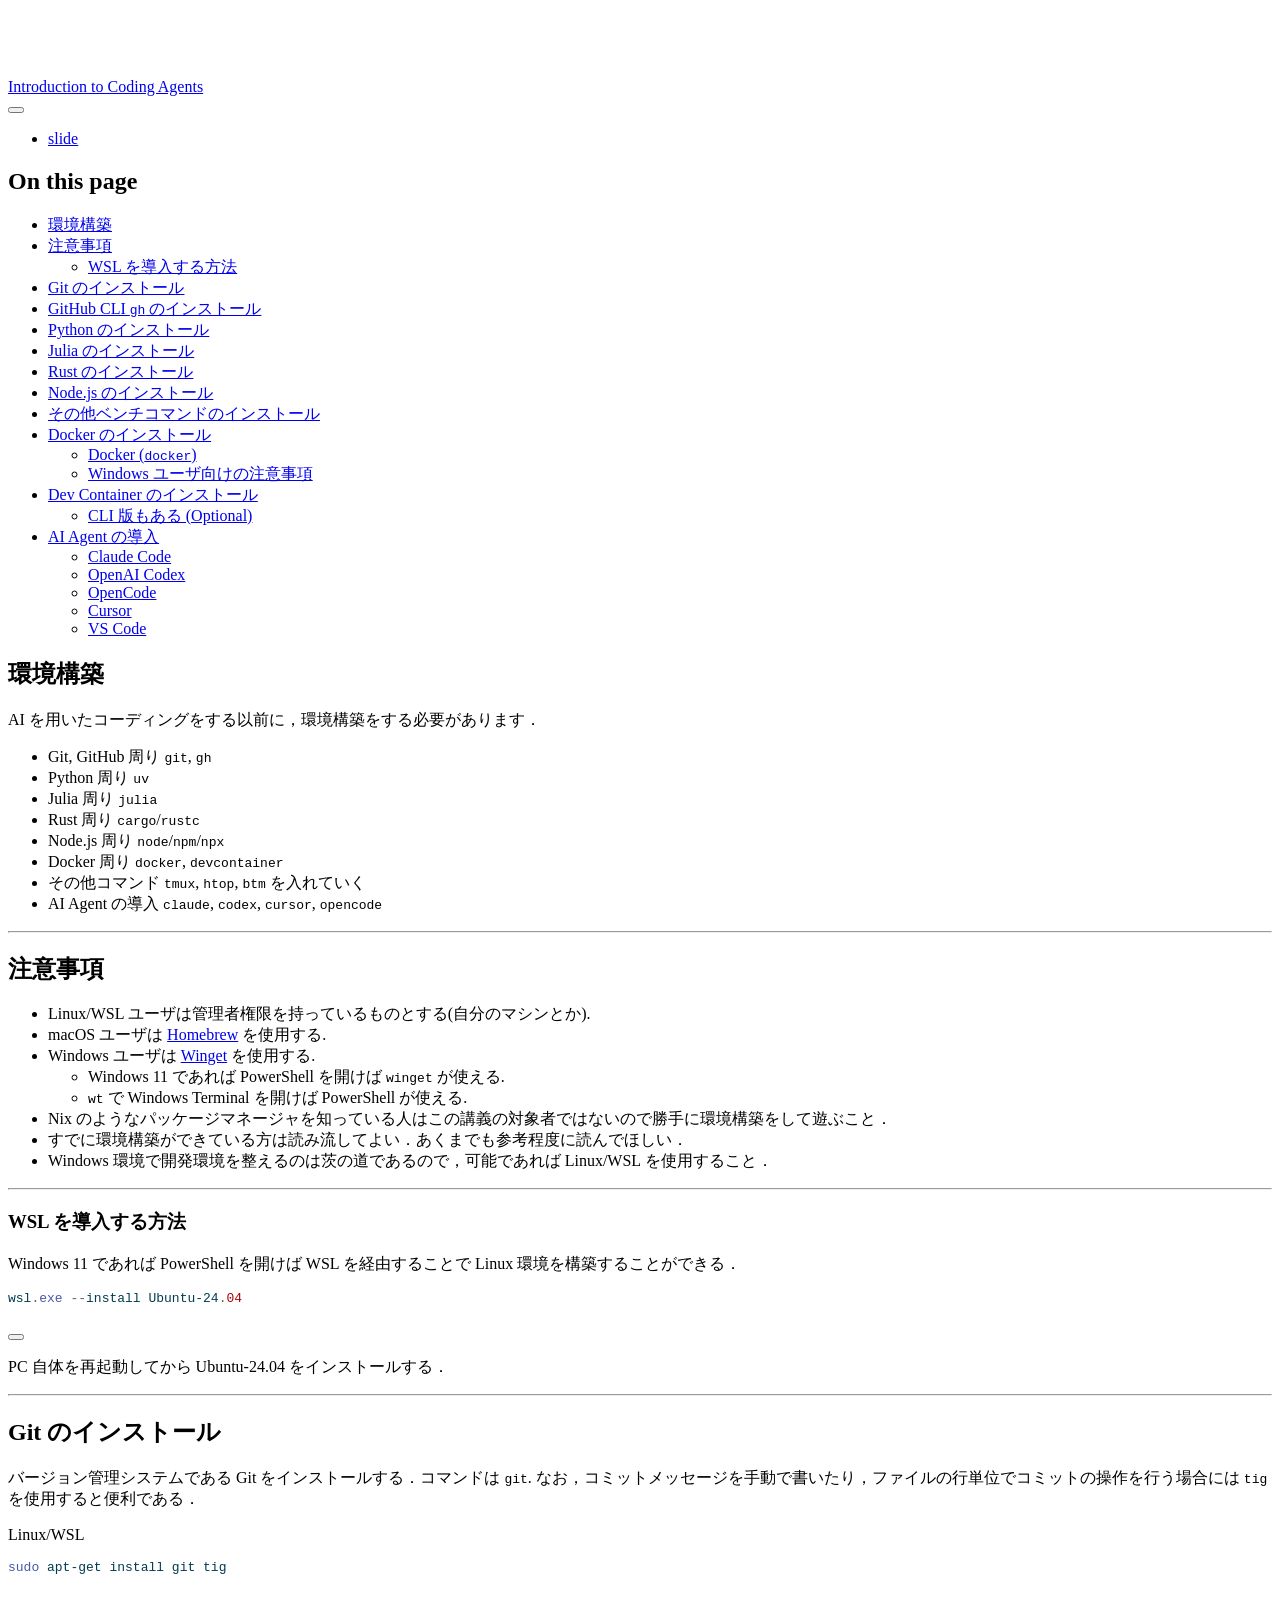
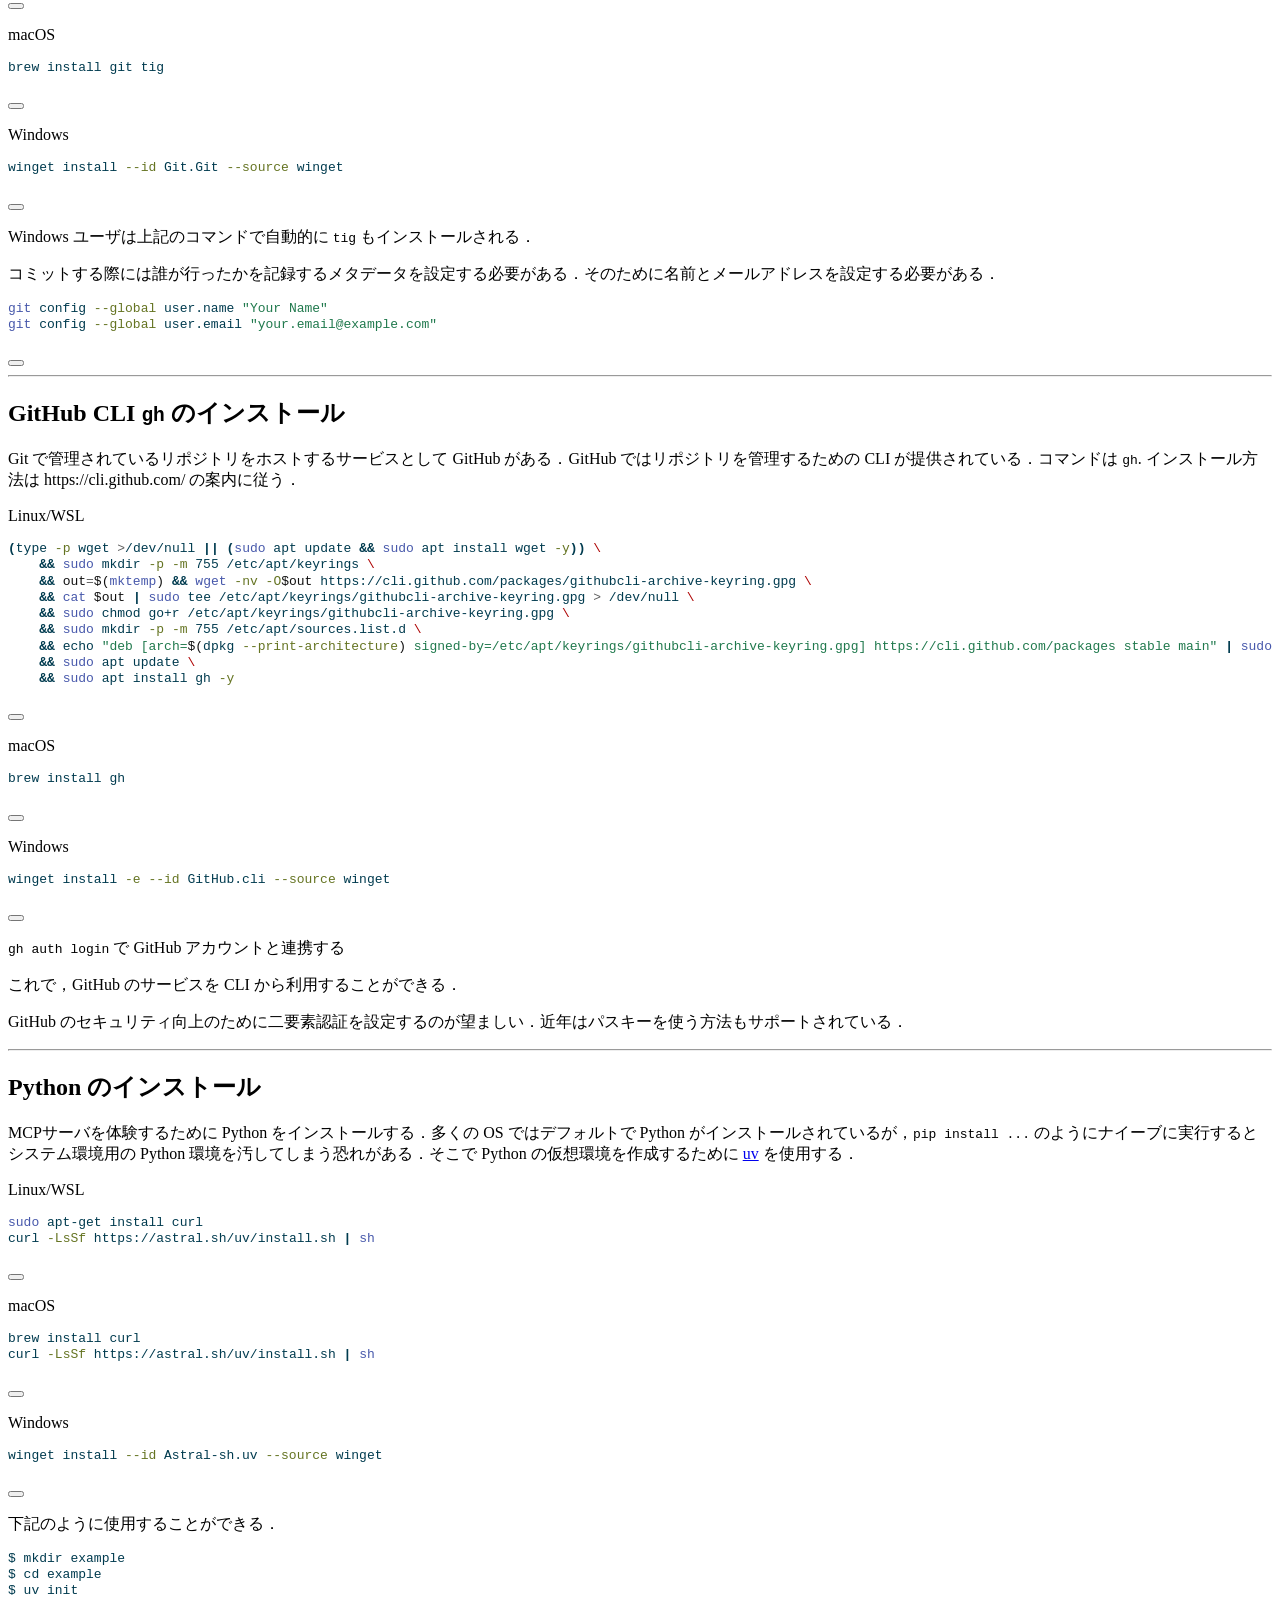
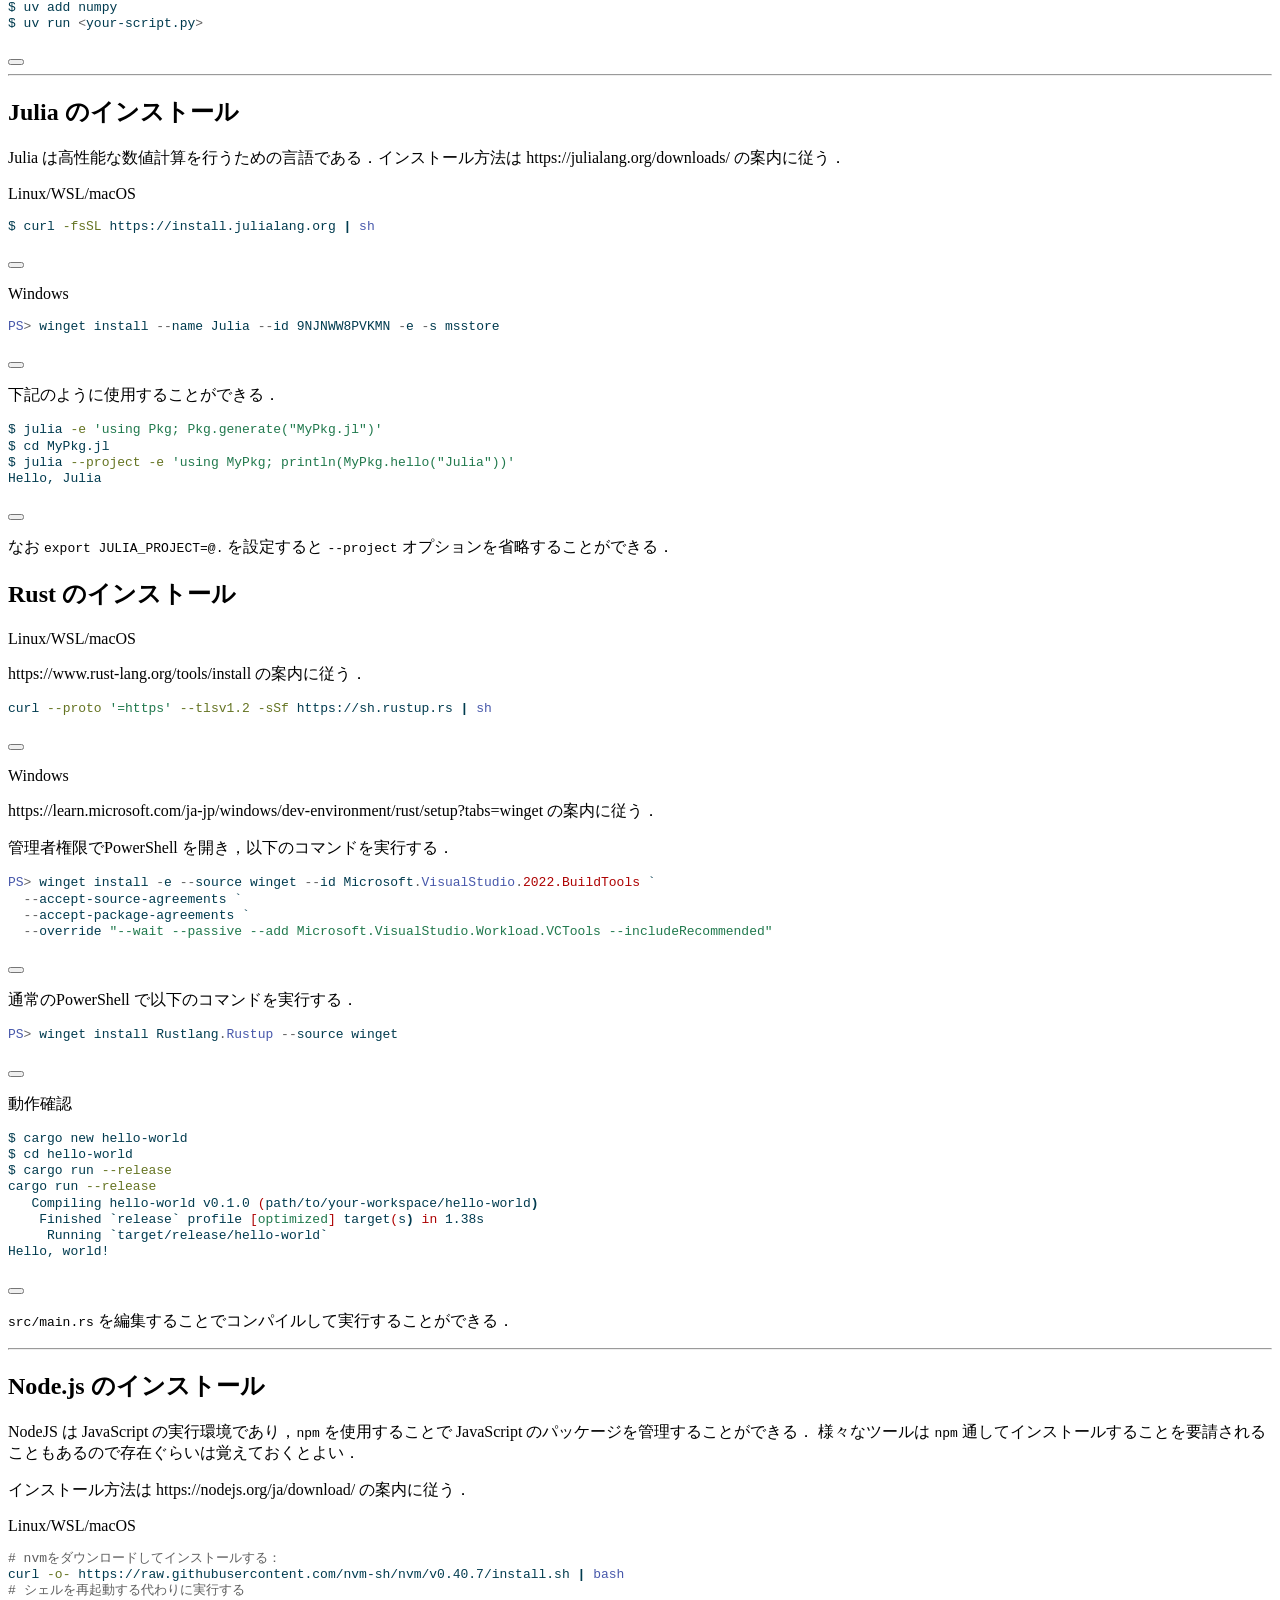
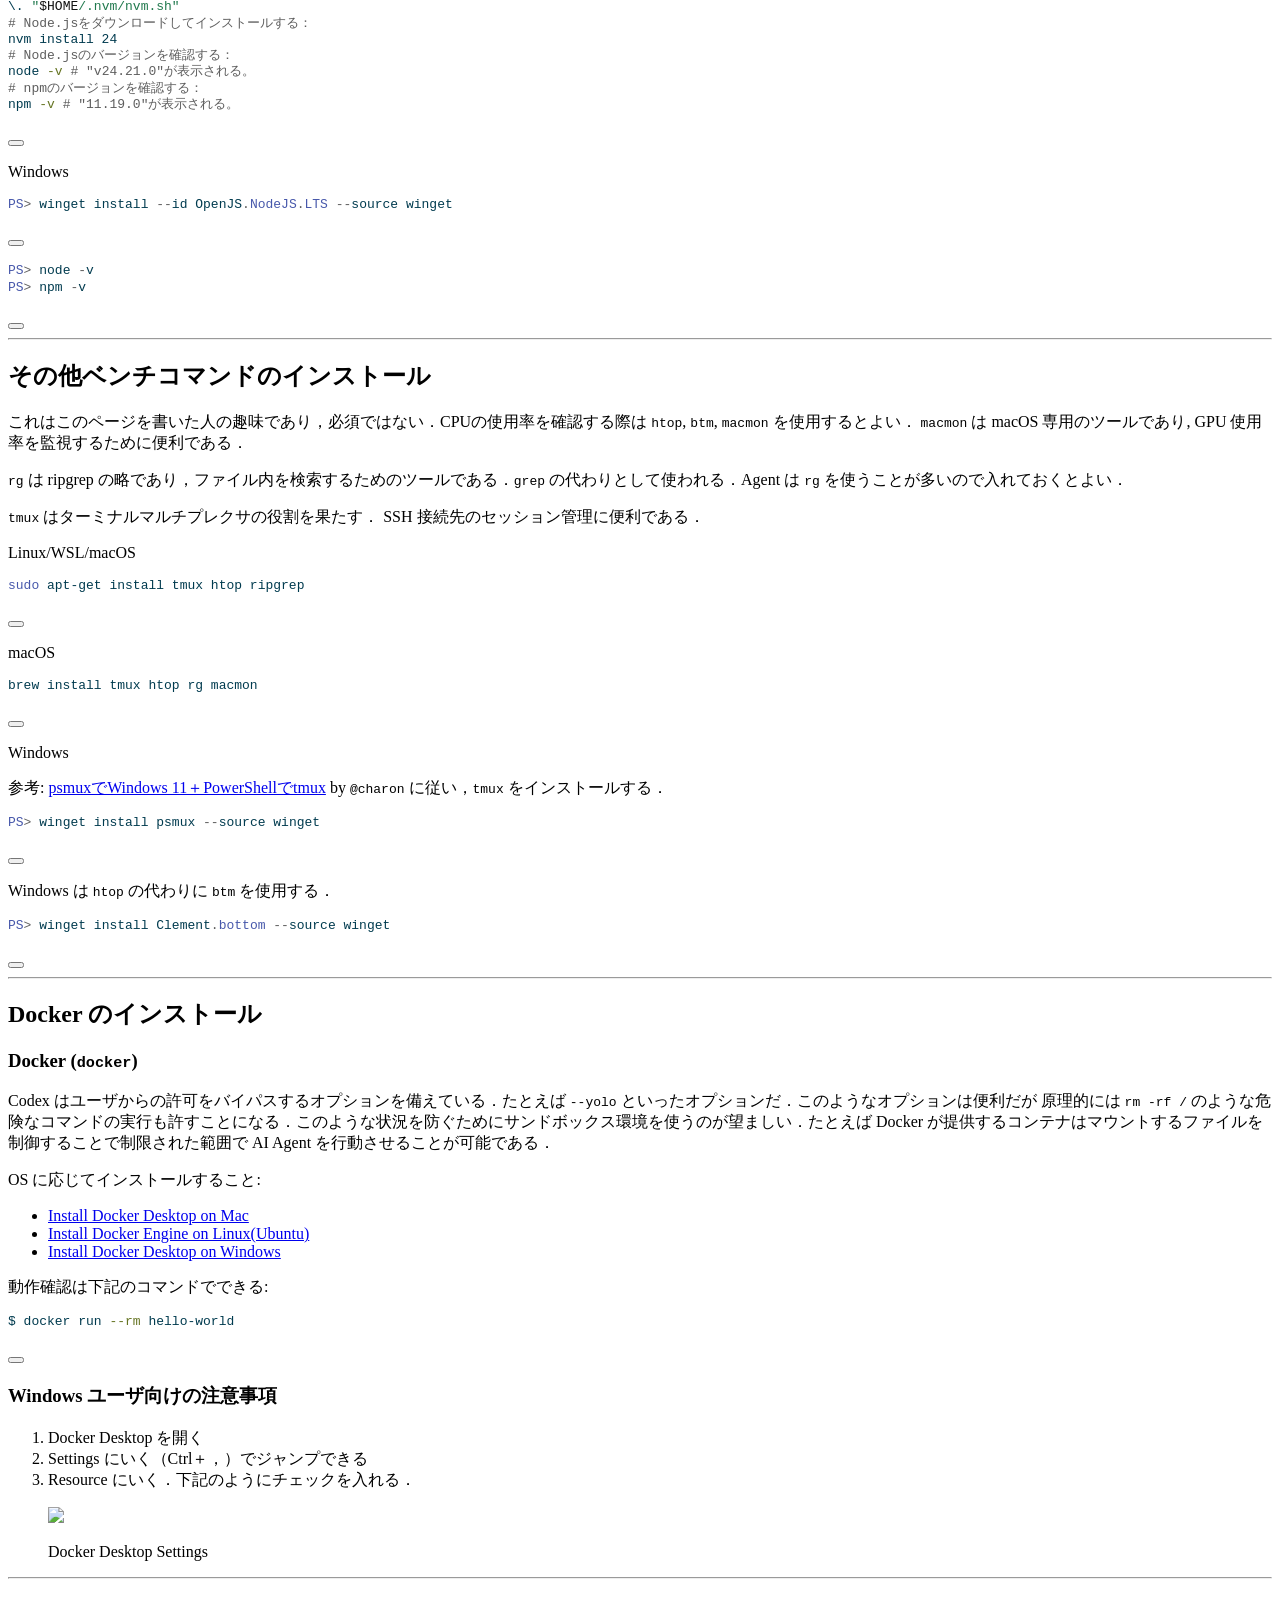
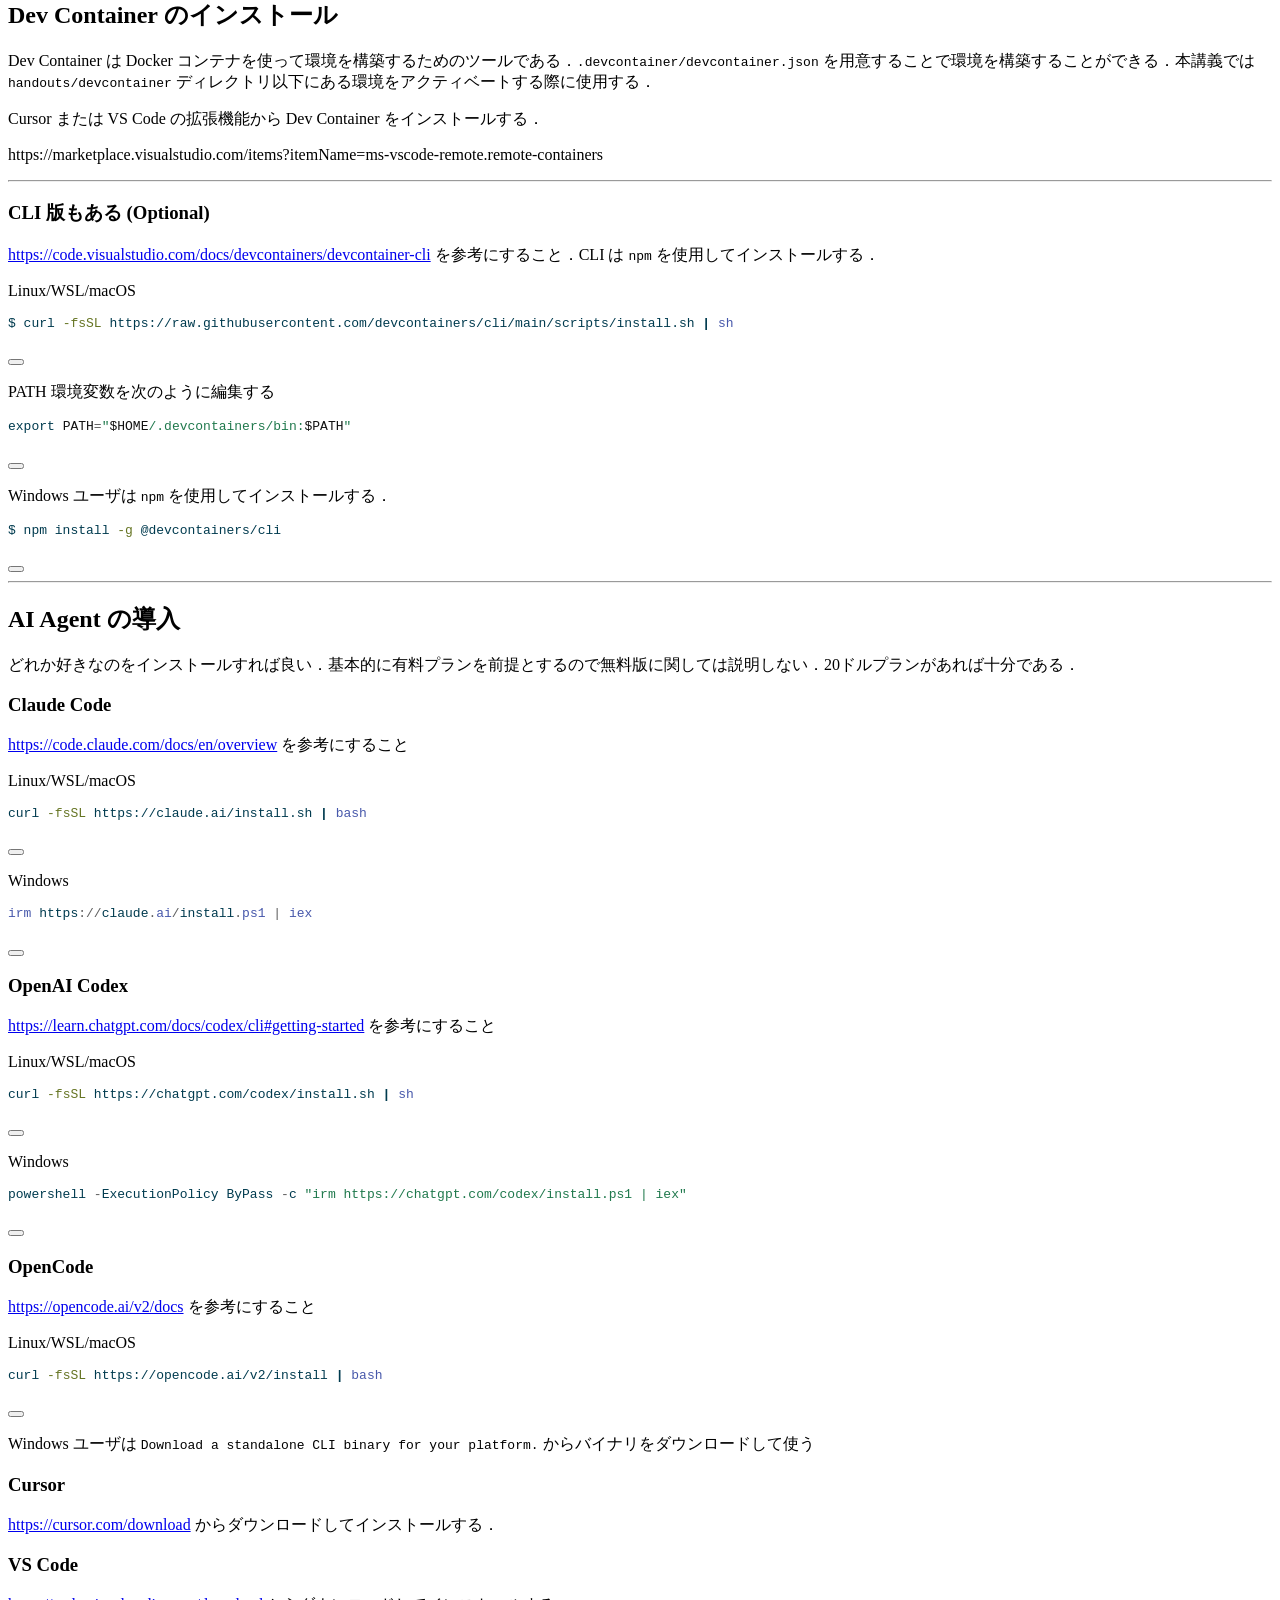
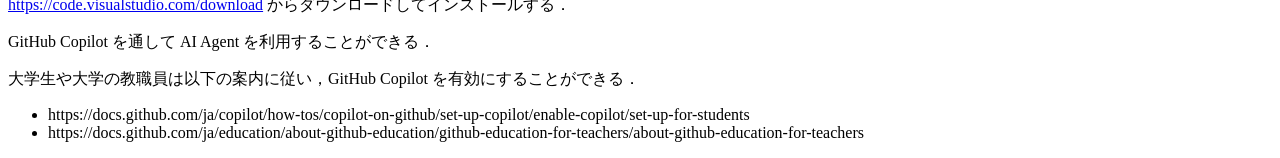
==== handouts/preparation.html @ 4fac29ed "Built site for gh-pages" ====
<!DOCTYPE html>
<html xmlns="http://www.w3.org/1999/xhtml" lang="en" xml:lang="en"><head>

<meta charset="utf-8">
<meta name="generator" content="quarto-1.9.38">

<meta name="viewport" content="width=device-width, initial-scale=1.0, user-scalable=yes">


<title>preparation – Introduction to Coding Agents</title>
<style>
/* Default styles provided by pandoc.
** See https://pandoc.org/MANUAL.html#variables-for-html for config info.
*/
code{white-space: pre-wrap;}
span.smallcaps{font-variant: small-caps;}
div.columns{display: flex; gap: min(4vw, 1.5em);}
div.column{flex: auto; overflow-x: auto;}
div.hanging-indent{margin-left: 1.5em; text-indent: -1.5em;}
ul.task-list{list-style: none;}
ul.task-list li input[type="checkbox"] {
  width: 0.8em;
  margin: 0 0.8em 0.2em -1em; /* quarto-specific, see https://github.com/quarto-dev/quarto-cli/issues/4556 */ 
  vertical-align: middle;
}
/* CSS for syntax highlighting */
html { -webkit-text-size-adjust: 100%; }
pre > code.sourceCode { white-space: pre; position: relative; }
pre > code.sourceCode > span { display: inline-block; line-height: 1.25; }
pre > code.sourceCode > span:empty { height: 1.2em; }
.sourceCode { overflow: visible; }
code.sourceCode > span { color: inherit; text-decoration: inherit; }
div.sourceCode { margin: 1em 0; }
pre.sourceCode { margin: 0; }
@media screen {
div.sourceCode { overflow: auto; }
}
@media print {
pre > code.sourceCode { white-space: pre-wrap; }
pre > code.sourceCode > span { text-indent: -5em; padding-left: 5em; }
}
pre.numberSource code
  { counter-reset: source-line 0; }
pre.numberSource code > span
  { position: relative; left: -4em; counter-increment: source-line; }
pre.numberSource code > span > a:first-child::before
  { content: counter(source-line);
    position: relative; left: -1em; text-align: right; vertical-align: baseline;
    border: none; display: inline-block;
    -webkit-touch-callout: none; -webkit-user-select: none;
    -khtml-user-select: none; -moz-user-select: none;
    -ms-user-select: none; user-select: none;
    padding: 0 4px; width: 4em;
  }
pre.numberSource { margin-left: 3em;  padding-left: 4px; }
div.sourceCode
  {   }
@media screen {
pre > code.sourceCode > span > a:first-child::before { text-decoration: underline; }
}
</style>


<script src="../site_libs/quarto-nav/quarto-nav.js"></script>
<script src="../site_libs/quarto-nav/headroom.min.js"></script>
<script src="../site_libs/clipboard/clipboard.min.js"></script>
<script src="../site_libs/quarto-search/autocomplete.umd.js"></script>
<script src="../site_libs/quarto-search/fuse.min.js"></script>
<script src="../site_libs/quarto-search/quarto-search.js"></script>
<meta name="quarto:offset" content="../">
<script src="../site_libs/quarto-html/quarto.js" type="module"></script>
<script src="../site_libs/quarto-html/tabsets/tabsets.js" type="module"></script>
<script src="../site_libs/quarto-html/popper.min.js"></script>
<script src="../site_libs/quarto-html/tippy.umd.min.js"></script>
<script src="../site_libs/quarto-html/anchor.min.js"></script>
<link href="../site_libs/quarto-html/tippy.css" rel="stylesheet">
<link href="../site_libs/quarto-html/quarto-syntax-highlighting-15634bcf2e68342d4ad2dfa704d543f6.css" rel="stylesheet" class="quarto-color-scheme" id="quarto-text-highlighting-styles">
<link href="../site_libs/quarto-html/quarto-syntax-highlighting-dark-0a6b7249c26820e032cb0bd839ff02b1.css" rel="stylesheet" class="quarto-color-scheme quarto-color-alternate" id="quarto-text-highlighting-styles">
<link href="../site_libs/quarto-html/quarto-syntax-highlighting-15634bcf2e68342d4ad2dfa704d543f6.css" rel="stylesheet" class="quarto-color-scheme-extra" id="quarto-text-highlighting-styles">
<script src="../site_libs/bootstrap/bootstrap.min.js"></script>
<link href="../site_libs/bootstrap/bootstrap-icons.css" rel="stylesheet">
<link href="../site_libs/bootstrap/bootstrap-158031087360bce0ff56dc785ce39e06.min.css" rel="stylesheet" append-hash="true" class="quarto-color-scheme" id="quarto-bootstrap" data-mode="light">
<link href="../site_libs/bootstrap/bootstrap-dark-05ad5c04182ae40a1da91fd291b82df0.min.css" rel="stylesheet" append-hash="true" class="quarto-color-scheme quarto-color-alternate" id="quarto-bootstrap" data-mode="dark">
<link href="../site_libs/bootstrap/bootstrap-158031087360bce0ff56dc785ce39e06.min.css" rel="stylesheet" append-hash="true" class="quarto-color-scheme-extra" id="quarto-bootstrap" data-mode="light">
<script id="quarto-search-options" type="application/json">{
  "location": "navbar",
  "copy-button": false,
  "collapse-after": 3,
  "panel-placement": "end",
  "type": "overlay",
  "limit": 50,
  "keyboard-shortcut": [
    "f",
    "/",
    "s"
  ],
  "show-item-context": false,
  "language": {
    "search-no-results-text": "No results",
    "search-matching-documents-text": "matching documents",
    "search-copy-link-title": "Copy link to search",
    "search-hide-matches-text": "Hide additional matches",
    "search-more-match-text": "more match in this document",
    "search-more-matches-text": "more matches in this document",
    "search-clear-button-title": "Clear",
    "search-text-placeholder": "",
    "search-detached-cancel-button-title": "Cancel",
    "search-submit-button-title": "Submit",
    "search-label": "Search"
  }
}</script>


</head>

<body class="nav-fixed quarto-light"><script id="quarto-html-before-body" type="application/javascript">
    const toggleBodyColorMode = (bsSheetEl) => {
      const mode = bsSheetEl.getAttribute("data-mode");
      const bodyEl = window.document.querySelector("body");
      if (mode === "dark") {
        bodyEl.classList.add("quarto-dark");
        bodyEl.classList.remove("quarto-light");
      } else {
        bodyEl.classList.add("quarto-light");
        bodyEl.classList.remove("quarto-dark");
      }
    }
    const toggleBodyColorPrimary = () => {
      const bsSheetEl = window.document.querySelector("link#quarto-bootstrap:not([rel=disabled-stylesheet])");
      if (bsSheetEl) {
        toggleBodyColorMode(bsSheetEl);
      }
    }
    const setColorSchemeToggle = (alternate) => {
      const toggles = window.document.querySelectorAll('.quarto-color-scheme-toggle');
      for (let i=0; i < toggles.length; i++) {
        const toggle = toggles[i];
        if (toggle) {
          if (alternate) {
            toggle.classList.add("alternate");
          } else {
            toggle.classList.remove("alternate");
          }
        }
      }
    };
    const toggleColorMode = (alternate) => {
      // Switch the stylesheets
      const primaryStylesheets = window.document.querySelectorAll('link.quarto-color-scheme:not(.quarto-color-alternate)');
      const alternateStylesheets = window.document.querySelectorAll('link.quarto-color-scheme.quarto-color-alternate');
      manageTransitions('#quarto-margin-sidebar .nav-link', false);
      if (alternate) {
        // note: dark is layered on light, we don't disable primary!
        enableStylesheet(alternateStylesheets);
        for (const sheetNode of alternateStylesheets) {
          if (sheetNode.id === "quarto-bootstrap") {
            toggleBodyColorMode(sheetNode);
          }
        }
      } else {
        disableStylesheet(alternateStylesheets);
        enableStylesheet(primaryStylesheets)
        toggleBodyColorPrimary();
      }
      manageTransitions('#quarto-margin-sidebar .nav-link', true);
      // Switch the toggles
      setColorSchemeToggle(alternate)
      // Hack to workaround the fact that safari doesn't
      // properly recolor the scrollbar when toggling (#1455)
      if (navigator.userAgent.indexOf('Safari') > 0 && navigator.userAgent.indexOf('Chrome') == -1) {
        manageTransitions("body", false);
        window.scrollTo(0, 1);
        setTimeout(() => {
          window.scrollTo(0, 0);
          manageTransitions("body", true);
        }, 40);
      }
    }
    const disableStylesheet = (stylesheets) => {
      for (let i=0; i < stylesheets.length; i++) {
        const stylesheet = stylesheets[i];
        stylesheet.rel = 'disabled-stylesheet';
      }
    }
    const enableStylesheet = (stylesheets) => {
      for (let i=0; i < stylesheets.length; i++) {
        const stylesheet = stylesheets[i];
        if(stylesheet.rel !== 'stylesheet') { // for Chrome, which will still FOUC without this check
          stylesheet.rel = 'stylesheet';
        }
      }
    }
    const manageTransitions = (selector, allowTransitions) => {
      const els = window.document.querySelectorAll(selector);
      for (let i=0; i < els.length; i++) {
        const el = els[i];
        if (allowTransitions) {
          el.classList.remove('notransition');
        } else {
          el.classList.add('notransition');
        }
      }
    }
    const isFileUrl = () => {
      return window.location.protocol === 'file:';
    }
    const hasAlternateSentinel = () => {
      let styleSentinel = getColorSchemeSentinel();
      if (styleSentinel !== null) {
        return styleSentinel === "alternate";
      } else {
        return false;
      }
    }
    const setStyleSentinel = (alternate) => {
      const value = alternate ? "alternate" : "default";
      if (!isFileUrl()) {
        window.localStorage.setItem("quarto-color-scheme", value);
      } else {
        localAlternateSentinel = value;
      }
    }
    const getColorSchemeSentinel = () => {
      if (!isFileUrl()) {
        const storageValue = window.localStorage.getItem("quarto-color-scheme");
        return storageValue != null ? storageValue : localAlternateSentinel;
      } else {
        return localAlternateSentinel;
      }
    }
    const toggleGiscusIfUsed = (isAlternate, darkModeDefault) => {
      const baseTheme = document.querySelector('#giscus-base-theme')?.value ?? 'light';
      const alternateTheme = document.querySelector('#giscus-alt-theme')?.value ?? 'dark';
      let newTheme = '';
      if(authorPrefersDark) {
        newTheme = isAlternate ? baseTheme : alternateTheme;
      } else {
        newTheme = isAlternate ? alternateTheme : baseTheme;
      }
      const changeGiscusTheme = () => {
        // From: https://github.com/giscus/giscus/issues/336
        const sendMessage = (message) => {
          const iframe = document.querySelector('iframe.giscus-frame');
          if (!iframe) return;
          iframe.contentWindow.postMessage({ giscus: message }, 'https://giscus.app');
        }
        sendMessage({
          setConfig: {
            theme: newTheme
          }
        });
      }
      const isGiscussLoaded = window.document.querySelector('iframe.giscus-frame') !== null;
      if (isGiscussLoaded) {
        changeGiscusTheme();
      }
    };
    const authorPrefersDark = false;
    const darkModeDefault = authorPrefersDark;
      document.querySelector('link#quarto-text-highlighting-styles.quarto-color-scheme-extra').rel = 'disabled-stylesheet';
      document.querySelector('link#quarto-bootstrap.quarto-color-scheme-extra').rel = 'disabled-stylesheet';
    let localAlternateSentinel = darkModeDefault ? 'alternate' : 'default';
    // Dark / light mode switch
    window.quartoToggleColorScheme = () => {
      // Read the current dark / light value
      let toAlternate = !hasAlternateSentinel();
      toggleColorMode(toAlternate);
      setStyleSentinel(toAlternate);
      toggleGiscusIfUsed(toAlternate, darkModeDefault);
      window.dispatchEvent(new Event('resize'));
    };
    // Switch to dark mode if need be
    if (hasAlternateSentinel()) {
      toggleColorMode(true);
    } else {
      toggleColorMode(false);
    }
  </script>

<div id="quarto-search-results"></div>
  <header id="quarto-header" class="headroom fixed-top">
    <nav class="navbar navbar-expand-lg " data-bs-theme="dark">
      <div class="navbar-container container-fluid">
      <div class="navbar-brand-container mx-auto">
    <a class="navbar-brand" href="../index.html">
    <span class="navbar-title">Introduction to Coding Agents</span>
    </a>
  </div>
            <div id="quarto-search" class="" title="Search"></div>
          <button class="navbar-toggler" type="button" data-bs-toggle="collapse" data-bs-target="#navbarCollapse" aria-controls="navbarCollapse" role="menu" aria-expanded="false" aria-label="Toggle navigation" onclick="if (window.quartoToggleHeadroom) { window.quartoToggleHeadroom(); }">
  <span class="navbar-toggler-icon"></span>
</button>
          <div class="collapse navbar-collapse" id="navbarCollapse">
            <ul class="navbar-nav navbar-nav-scroll me-auto">
  <li class="nav-item">
    <a class="nav-link" href="../slides/slide.html"> 
<span class="menu-text">slide</span></a>
  </li>  
</ul>
          </div> <!-- /navcollapse -->
            <div class="quarto-navbar-tools">
  <a href="" class="quarto-color-scheme-toggle quarto-navigation-tool  px-1" onclick="window.quartoToggleColorScheme(); return false;" title="Toggle dark mode"><i class="bi"></i></a>
</div>
      </div> <!-- /container-fluid -->
    </nav>
</header>
<!-- content -->
<div id="quarto-content" class="quarto-container page-columns page-rows-contents page-layout-article page-navbar">
<!-- sidebar -->
<!-- margin-sidebar -->
    <div id="quarto-margin-sidebar" class="sidebar margin-sidebar">
        <nav id="TOC" role="doc-toc" class="toc-active">
    <h2 id="toc-title">On this page</h2>
   
  <ul>
  <li><a href="#環境構築" id="toc-環境構築" class="nav-link active" data-scroll-target="#環境構築">環境構築</a></li>
  <li><a href="#注意事項" id="toc-注意事項" class="nav-link" data-scroll-target="#注意事項">注意事項</a>
  <ul class="collapse">
  <li><a href="#wsl-を導入する方法" id="toc-wsl-を導入する方法" class="nav-link" data-scroll-target="#wsl-を導入する方法">WSL を導入する方法</a></li>
  </ul></li>
  <li><a href="#git-のインストール" id="toc-git-のインストール" class="nav-link" data-scroll-target="#git-のインストール">Git のインストール</a></li>
  <li><a href="#github-cli-gh-のインストール" id="toc-github-cli-gh-のインストール" class="nav-link" data-scroll-target="#github-cli-gh-のインストール">GitHub CLI <code>gh</code> のインストール</a></li>
  <li><a href="#python-のインストール" id="toc-python-のインストール" class="nav-link" data-scroll-target="#python-のインストール">Python のインストール</a></li>
  <li><a href="#julia-のインストール" id="toc-julia-のインストール" class="nav-link" data-scroll-target="#julia-のインストール">Julia のインストール</a></li>
  <li><a href="#rust-のインストール" id="toc-rust-のインストール" class="nav-link" data-scroll-target="#rust-のインストール">Rust のインストール</a></li>
  <li><a href="#node.js-のインストール" id="toc-node.js-のインストール" class="nav-link" data-scroll-target="#node.js-のインストール">Node.js のインストール</a></li>
  <li><a href="#その他ベンチコマンドのインストール" id="toc-その他ベンチコマンドのインストール" class="nav-link" data-scroll-target="#その他ベンチコマンドのインストール">その他ベンチコマンドのインストール</a></li>
  <li><a href="#docker-のインストール" id="toc-docker-のインストール" class="nav-link" data-scroll-target="#docker-のインストール">Docker のインストール</a>
  <ul class="collapse">
  <li><a href="#docker-docker" id="toc-docker-docker" class="nav-link" data-scroll-target="#docker-docker">Docker (<code>docker</code>)</a></li>
  <li><a href="#windows-ユーザ向けの注意事項" id="toc-windows-ユーザ向けの注意事項" class="nav-link" data-scroll-target="#windows-ユーザ向けの注意事項">Windows ユーザ向けの注意事項</a></li>
  </ul></li>
  <li><a href="#dev-container-のインストール" id="toc-dev-container-のインストール" class="nav-link" data-scroll-target="#dev-container-のインストール">Dev Container のインストール</a>
  <ul class="collapse">
  <li><a href="#cli-版もある-optional" id="toc-cli-版もある-optional" class="nav-link" data-scroll-target="#cli-版もある-optional">CLI 版もある (Optional)</a></li>
  </ul></li>
  <li><a href="#ai-agent-の導入" id="toc-ai-agent-の導入" class="nav-link" data-scroll-target="#ai-agent-の導入">AI Agent の導入</a>
  <ul class="collapse">
  <li><a href="#claude-code" id="toc-claude-code" class="nav-link" data-scroll-target="#claude-code">Claude Code</a></li>
  <li><a href="#openai-codex" id="toc-openai-codex" class="nav-link" data-scroll-target="#openai-codex">OpenAI Codex</a></li>
  <li><a href="#opencode" id="toc-opencode" class="nav-link" data-scroll-target="#opencode">OpenCode</a></li>
  <li><a href="#cursor" id="toc-cursor" class="nav-link" data-scroll-target="#cursor">Cursor</a></li>
  <li><a href="#vs-code" id="toc-vs-code" class="nav-link" data-scroll-target="#vs-code">VS Code</a></li>
  </ul></li>
  </ul>
</nav>
    </div>
<!-- main -->
<main class="content" id="quarto-document-content"><header id="title-block-header" class="quarto-title-block"></header>





<section id="環境構築" class="level2">
<h2 class="anchored" data-anchor-id="環境構築">環境構築</h2>
<p>AI を用いたコーディングをする以前に，環境構築をする必要があります．</p>
<ul>
<li>Git, GitHub 周り <code>git</code>, <code>gh</code></li>
<li>Python 周り <code>uv</code></li>
<li>Julia 周り <code>julia</code></li>
<li>Rust 周り <code>cargo</code>/<code>rustc</code></li>
<li>Node.js 周り <code>node</code>/<code>npm</code>/<code>npx</code></li>
<li>Docker 周り <code>docker</code>, <code>devcontainer</code></li>
<li>その他コマンド <code>tmux</code>, <code>htop</code>, <code>btm</code> を入れていく</li>
<li>AI Agent の導入 <code>claude</code>, <code>codex</code>, <code>cursor</code>, <code>opencode</code></li>
</ul>
<hr>
</section>
<section id="注意事項" class="level2">
<h2 class="anchored" data-anchor-id="注意事項">注意事項</h2>
<ul>
<li>Linux/WSL ユーザは管理者権限を持っているものとする(自分のマシンとか).</li>
<li>macOS ユーザは <a href="https://brew.sh/">Homebrew</a> を使用する.</li>
<li>Windows ユーザは <a href="https://learn.microsoft.com/ja-jp/windows/package-manager/winget/">Winget</a> を使用する.
<ul>
<li>Windows 11 であれば PowerShell を開けば <code>winget</code> が使える.</li>
<li><code>wt</code> で Windows Terminal を開けば PowerShell が使える.</li>
</ul></li>
<li>Nix のようなパッケージマネージャを知っている人はこの講義の対象者ではないので勝手に環境構築をして遊ぶこと．</li>
<li>すでに環境構築ができている方は読み流してよい．あくまでも参考程度に読んでほしい．</li>
<li>Windows 環境で開発環境を整えるのは茨の道であるので，可能であれば Linux/WSL を使用すること．</li>
</ul>
<hr>
<section id="wsl-を導入する方法" class="level3">
<h3 class="anchored" data-anchor-id="wsl-を導入する方法">WSL を導入する方法</h3>
<p>Windows 11 であれば PowerShell を開けば WSL を経由することで Linux 環境を構築することができる．</p>
<div class="code-copy-outer-scaffold"><div class="sourceCode" id="cb1"><pre class="sourceCode powershell code-with-copy"><code class="sourceCode powershell"><span id="cb1-1"><a href="#cb1-1" aria-hidden="true" tabindex="-1"></a>wsl<span class="op">.</span><span class="fu">exe</span> <span class="op">--</span>install Ubuntu-24<span class="op">.</span><span class="dv">04</span></span></code></pre></div><button title="Copy to Clipboard" class="code-copy-button"><i class="bi"></i></button></div>
<p>PC 自体を再起動してから Ubuntu-24.04 をインストールする．</p>
<hr>
</section>
</section>
<section id="git-のインストール" class="level2">
<h2 class="anchored" data-anchor-id="git-のインストール">Git のインストール</h2>
<p>バージョン管理システムである Git をインストールする．コマンドは <code>git</code>. なお，コミットメッセージを手動で書いたり，ファイルの行単位でコミットの操作を行う場合には <code>tig</code> を使用すると便利である．</p>
<p>Linux/WSL</p>
<div class="code-copy-outer-scaffold"><div class="sourceCode" id="cb2"><pre class="sourceCode sh code-with-copy"><code class="sourceCode bash"><span id="cb2-1"><a href="#cb2-1" aria-hidden="true" tabindex="-1"></a><span class="fu">sudo</span> apt-get install git tig</span></code></pre></div><button title="Copy to Clipboard" class="code-copy-button"><i class="bi"></i></button></div>
<p>macOS</p>
<div class="code-copy-outer-scaffold"><div class="sourceCode" id="cb3"><pre class="sourceCode sh code-with-copy"><code class="sourceCode bash"><span id="cb3-1"><a href="#cb3-1" aria-hidden="true" tabindex="-1"></a><span class="ex">brew</span> install git tig</span></code></pre></div><button title="Copy to Clipboard" class="code-copy-button"><i class="bi"></i></button></div>
<p>Windows</p>
<div class="code-copy-outer-scaffold"><div class="sourceCode" id="cb4"><pre class="sourceCode sh code-with-copy"><code class="sourceCode bash"><span id="cb4-1"><a href="#cb4-1" aria-hidden="true" tabindex="-1"></a><span class="ex">winget</span> install <span class="at">--id</span> Git.Git <span class="at">--source</span> winget</span></code></pre></div><button title="Copy to Clipboard" class="code-copy-button"><i class="bi"></i></button></div>
<p>Windows ユーザは上記のコマンドで自動的に <code>tig</code> もインストールされる．</p>
<p>コミットする際には誰が行ったかを記録するメタデータを設定する必要がある．そのために名前とメールアドレスを設定する必要がある．</p>
<div class="code-copy-outer-scaffold"><div class="sourceCode" id="cb5"><pre class="sourceCode sh code-with-copy"><code class="sourceCode bash"><span id="cb5-1"><a href="#cb5-1" aria-hidden="true" tabindex="-1"></a><span class="fu">git</span> config <span class="at">--global</span> user.name <span class="st">"Your Name"</span></span>
<span id="cb5-2"><a href="#cb5-2" aria-hidden="true" tabindex="-1"></a><span class="fu">git</span> config <span class="at">--global</span> user.email <span class="st">"your.email@example.com"</span></span></code></pre></div><button title="Copy to Clipboard" class="code-copy-button"><i class="bi"></i></button></div>
<hr>
</section>
<section id="github-cli-gh-のインストール" class="level2">
<h2 class="anchored" data-anchor-id="github-cli-gh-のインストール">GitHub CLI <code>gh</code> のインストール</h2>
<p>Git で管理されているリポジトリをホストするサービスとして GitHub がある．GitHub ではリポジトリを管理するための CLI が提供されている．コマンドは <code>gh</code>. インストール方法は https://cli.github.com/ の案内に従う．</p>
<p>Linux/WSL</p>
<div class="code-copy-outer-scaffold"><div class="sourceCode" id="cb6"><pre class="sourceCode sh code-with-copy"><code class="sourceCode bash"><span id="cb6-1"><a href="#cb6-1" aria-hidden="true" tabindex="-1"></a><span class="kw">(</span><span class="bu">type</span> <span class="at">-p</span> wget <span class="op">&gt;</span>/dev/null <span class="kw">||</span> <span class="kw">(</span><span class="fu">sudo</span> apt update <span class="kw">&amp;&amp;</span> <span class="fu">sudo</span> apt install wget <span class="at">-y</span><span class="kw">))</span> <span class="dt">\</span></span>
<span id="cb6-2"><a href="#cb6-2" aria-hidden="true" tabindex="-1"></a>    <span class="kw">&amp;&amp;</span> <span class="fu">sudo</span> mkdir <span class="at">-p</span> <span class="at">-m</span> 755 /etc/apt/keyrings <span class="dt">\</span></span>
<span id="cb6-3"><a href="#cb6-3" aria-hidden="true" tabindex="-1"></a>    <span class="kw">&amp;&amp;</span> <span class="va">out</span><span class="op">=</span><span class="va">$(</span><span class="fu">mktemp</span><span class="va">)</span> <span class="kw">&amp;&amp;</span> <span class="fu">wget</span> <span class="at">-nv</span> <span class="at">-O</span><span class="va">$out</span> https://cli.github.com/packages/githubcli-archive-keyring.gpg <span class="dt">\</span></span>
<span id="cb6-4"><a href="#cb6-4" aria-hidden="true" tabindex="-1"></a>    <span class="kw">&amp;&amp;</span> <span class="fu">cat</span> <span class="va">$out</span> <span class="kw">|</span> <span class="fu">sudo</span> tee /etc/apt/keyrings/githubcli-archive-keyring.gpg <span class="op">&gt;</span> /dev/null <span class="dt">\</span></span>
<span id="cb6-5"><a href="#cb6-5" aria-hidden="true" tabindex="-1"></a>    <span class="kw">&amp;&amp;</span> <span class="fu">sudo</span> chmod go+r /etc/apt/keyrings/githubcli-archive-keyring.gpg <span class="dt">\</span></span>
<span id="cb6-6"><a href="#cb6-6" aria-hidden="true" tabindex="-1"></a>    <span class="kw">&amp;&amp;</span> <span class="fu">sudo</span> mkdir <span class="at">-p</span> <span class="at">-m</span> 755 /etc/apt/sources.list.d <span class="dt">\</span></span>
<span id="cb6-7"><a href="#cb6-7" aria-hidden="true" tabindex="-1"></a>    <span class="kw">&amp;&amp;</span> <span class="bu">echo</span> <span class="st">"deb [arch=</span><span class="va">$(</span><span class="ex">dpkg</span> <span class="at">--print-architecture</span><span class="va">)</span><span class="st"> signed-by=/etc/apt/keyrings/githubcli-archive-keyring.gpg] https://cli.github.com/packages stable main"</span> <span class="kw">|</span> <span class="fu">sudo</span> tee /etc/apt/sources.list.d/github-cli.list <span class="op">&gt;</span> /dev/null <span class="dt">\</span></span>
<span id="cb6-8"><a href="#cb6-8" aria-hidden="true" tabindex="-1"></a>    <span class="kw">&amp;&amp;</span> <span class="fu">sudo</span> apt update <span class="dt">\</span></span>
<span id="cb6-9"><a href="#cb6-9" aria-hidden="true" tabindex="-1"></a>    <span class="kw">&amp;&amp;</span> <span class="fu">sudo</span> apt install gh <span class="at">-y</span></span></code></pre></div><button title="Copy to Clipboard" class="code-copy-button"><i class="bi"></i></button></div>
<p>macOS</p>
<div class="code-copy-outer-scaffold"><div class="sourceCode" id="cb7"><pre class="sourceCode sh code-with-copy"><code class="sourceCode bash"><span id="cb7-1"><a href="#cb7-1" aria-hidden="true" tabindex="-1"></a><span class="ex">brew</span> install gh</span></code></pre></div><button title="Copy to Clipboard" class="code-copy-button"><i class="bi"></i></button></div>
<p>Windows</p>
<div class="code-copy-outer-scaffold"><div class="sourceCode" id="cb8"><pre class="sourceCode sh code-with-copy"><code class="sourceCode bash"><span id="cb8-1"><a href="#cb8-1" aria-hidden="true" tabindex="-1"></a><span class="ex">winget</span> install <span class="at">-e</span> <span class="at">--id</span> GitHub.cli <span class="at">--source</span> winget</span></code></pre></div><button title="Copy to Clipboard" class="code-copy-button"><i class="bi"></i></button></div>
<p><code>gh auth login</code> で GitHub アカウントと連携する</p>
<p>これで，GitHub のサービスを CLI から利用することができる．</p>
<p>GitHub のセキュリティ向上のために二要素認証を設定するのが望ましい．近年はパスキーを使う方法もサポートされている．</p>
<hr>
</section>
<section id="python-のインストール" class="level2">
<h2 class="anchored" data-anchor-id="python-のインストール">Python のインストール</h2>
<p>MCPサーバを体験するために Python をインストールする．多くの OS ではデフォルトで Python がインストールされているが，<code>pip install ...</code> のようにナイーブに実行するとシステム環境用の Python 環境を汚してしまう恐れがある．そこで Python の仮想環境を作成するために <a href="https://docs.astral.sh/uv/">uv</a> を使用する．</p>
<p>Linux/WSL</p>
<div class="code-copy-outer-scaffold"><div class="sourceCode" id="cb9"><pre class="sourceCode sh code-with-copy"><code class="sourceCode bash"><span id="cb9-1"><a href="#cb9-1" aria-hidden="true" tabindex="-1"></a><span class="fu">sudo</span> apt-get install curl</span>
<span id="cb9-2"><a href="#cb9-2" aria-hidden="true" tabindex="-1"></a><span class="ex">curl</span> <span class="at">-LsSf</span> https://astral.sh/uv/install.sh <span class="kw">|</span> <span class="fu">sh</span></span></code></pre></div><button title="Copy to Clipboard" class="code-copy-button"><i class="bi"></i></button></div>
<p>macOS</p>
<div class="code-copy-outer-scaffold"><div class="sourceCode" id="cb10"><pre class="sourceCode sh code-with-copy"><code class="sourceCode bash"><span id="cb10-1"><a href="#cb10-1" aria-hidden="true" tabindex="-1"></a><span class="ex">brew</span> install curl</span>
<span id="cb10-2"><a href="#cb10-2" aria-hidden="true" tabindex="-1"></a><span class="ex">curl</span> <span class="at">-LsSf</span> https://astral.sh/uv/install.sh <span class="kw">|</span> <span class="fu">sh</span></span></code></pre></div><button title="Copy to Clipboard" class="code-copy-button"><i class="bi"></i></button></div>
<p>Windows</p>
<div class="code-copy-outer-scaffold"><div class="sourceCode" id="cb11"><pre class="sourceCode sh code-with-copy"><code class="sourceCode bash"><span id="cb11-1"><a href="#cb11-1" aria-hidden="true" tabindex="-1"></a><span class="ex">winget</span> install <span class="at">--id</span> Astral-sh.uv <span class="at">--source</span> winget</span></code></pre></div><button title="Copy to Clipboard" class="code-copy-button"><i class="bi"></i></button></div>
<p>下記のように使用することができる．</p>
<div class="code-copy-outer-scaffold"><div class="sourceCode" id="cb12"><pre class="sourceCode sh code-with-copy"><code class="sourceCode bash"><span id="cb12-1"><a href="#cb12-1" aria-hidden="true" tabindex="-1"></a><span class="ex">$</span> mkdir example</span>
<span id="cb12-2"><a href="#cb12-2" aria-hidden="true" tabindex="-1"></a><span class="ex">$</span> cd example</span>
<span id="cb12-3"><a href="#cb12-3" aria-hidden="true" tabindex="-1"></a><span class="ex">$</span> uv init</span>
<span id="cb12-4"><a href="#cb12-4" aria-hidden="true" tabindex="-1"></a><span class="ex">$</span> uv add numpy</span>
<span id="cb12-5"><a href="#cb12-5" aria-hidden="true" tabindex="-1"></a><span class="ex">$</span> uv run <span class="op">&lt;</span>your-script.py<span class="op">&gt;</span></span></code></pre></div><button title="Copy to Clipboard" class="code-copy-button"><i class="bi"></i></button></div>
<hr>
</section>
<section id="julia-のインストール" class="level2">
<h2 class="anchored" data-anchor-id="julia-のインストール">Julia のインストール</h2>
<p>Julia は高性能な数値計算を行うための言語である．インストール方法は https://julialang.org/downloads/ の案内に従う．</p>
<p>Linux/WSL/macOS</p>
<div class="code-copy-outer-scaffold"><div class="sourceCode" id="cb13"><pre class="sourceCode sh code-with-copy"><code class="sourceCode bash"><span id="cb13-1"><a href="#cb13-1" aria-hidden="true" tabindex="-1"></a><span class="ex">$</span> curl <span class="at">-fsSL</span> https://install.julialang.org <span class="kw">|</span> <span class="fu">sh</span></span></code></pre></div><button title="Copy to Clipboard" class="code-copy-button"><i class="bi"></i></button></div>
<p>Windows</p>
<div class="code-copy-outer-scaffold"><div class="sourceCode" id="cb14"><pre class="sourceCode powershell code-with-copy"><code class="sourceCode powershell"><span id="cb14-1"><a href="#cb14-1" aria-hidden="true" tabindex="-1"></a><span class="fu">PS</span><span class="op">&gt;</span> winget install <span class="op">--</span>name Julia <span class="op">--</span>id 9NJNWW8PVKMN <span class="op">-</span>e <span class="op">-</span>s msstore</span></code></pre></div><button title="Copy to Clipboard" class="code-copy-button"><i class="bi"></i></button></div>
<p>下記のように使用することができる．</p>
<div class="code-copy-outer-scaffold"><div class="sourceCode" id="cb15"><pre class="sourceCode sh code-with-copy"><code class="sourceCode bash"><span id="cb15-1"><a href="#cb15-1" aria-hidden="true" tabindex="-1"></a><span class="ex">$</span> julia <span class="at">-e</span> <span class="st">'using Pkg; Pkg.generate("MyPkg.jl")'</span></span>
<span id="cb15-2"><a href="#cb15-2" aria-hidden="true" tabindex="-1"></a><span class="ex">$</span> cd MyPkg.jl</span>
<span id="cb15-3"><a href="#cb15-3" aria-hidden="true" tabindex="-1"></a><span class="ex">$</span> julia <span class="at">--project</span> <span class="at">-e</span> <span class="st">'using MyPkg; println(MyPkg.hello("Julia"))'</span></span>
<span id="cb15-4"><a href="#cb15-4" aria-hidden="true" tabindex="-1"></a><span class="ex">Hello,</span> Julia</span></code></pre></div><button title="Copy to Clipboard" class="code-copy-button"><i class="bi"></i></button></div>
<p>なお <code>export JULIA_PROJECT=@.</code> を設定すると <code>--project</code> オプションを省略することができる．</p>
</section>
<section id="rust-のインストール" class="level2">
<h2 class="anchored" data-anchor-id="rust-のインストール">Rust のインストール</h2>
<p>Linux/WSL/macOS</p>
<p>https://www.rust-lang.org/tools/install の案内に従う．</p>
<div class="code-copy-outer-scaffold"><div class="sourceCode" id="cb16"><pre class="sourceCode sh code-with-copy"><code class="sourceCode bash"><span id="cb16-1"><a href="#cb16-1" aria-hidden="true" tabindex="-1"></a><span class="ex">curl</span> <span class="at">--proto</span> <span class="st">'=https'</span> <span class="at">--tlsv1.2</span> <span class="at">-sSf</span> https://sh.rustup.rs <span class="kw">|</span> <span class="fu">sh</span></span></code></pre></div><button title="Copy to Clipboard" class="code-copy-button"><i class="bi"></i></button></div>
<p>Windows</p>
<p>https://learn.microsoft.com/ja-jp/windows/dev-environment/rust/setup?tabs=winget の案内に従う．</p>
<p>管理者権限でPowerShell を開き，以下のコマンドを実行する．</p>
<div class="code-copy-outer-scaffold"><div class="sourceCode" id="cb17"><pre class="sourceCode powershell code-with-copy"><code class="sourceCode powershell"><span id="cb17-1"><a href="#cb17-1" aria-hidden="true" tabindex="-1"></a><span class="fu">PS</span><span class="op">&gt;</span> winget install <span class="op">-</span>e <span class="op">--</span>source winget <span class="op">--</span>id Microsoft<span class="op">.</span><span class="fu">VisualStudio</span><span class="op">.</span><span class="dv">2022.</span><span class="dt">BuildTools</span> `</span>
<span id="cb17-2"><a href="#cb17-2" aria-hidden="true" tabindex="-1"></a>  <span class="op">--</span>accept-source-agreements `</span>
<span id="cb17-3"><a href="#cb17-3" aria-hidden="true" tabindex="-1"></a>  <span class="op">--</span>accept-package-agreements `</span>
<span id="cb17-4"><a href="#cb17-4" aria-hidden="true" tabindex="-1"></a>  <span class="op">--</span>override <span class="st">"--wait --passive --add Microsoft.VisualStudio.Workload.VCTools --includeRecommended"</span></span></code></pre></div><button title="Copy to Clipboard" class="code-copy-button"><i class="bi"></i></button></div>
<p>通常のPowerShell で以下のコマンドを実行する．</p>
<div class="code-copy-outer-scaffold"><div class="sourceCode" id="cb18"><pre class="sourceCode powershell code-with-copy"><code class="sourceCode powershell"><span id="cb18-1"><a href="#cb18-1" aria-hidden="true" tabindex="-1"></a><span class="fu">PS</span><span class="op">&gt;</span> winget install Rustlang<span class="op">.</span><span class="fu">Rustup</span> <span class="op">--</span>source winget</span></code></pre></div><button title="Copy to Clipboard" class="code-copy-button"><i class="bi"></i></button></div>
<p>動作確認</p>
<div class="code-copy-outer-scaffold"><div class="sourceCode" id="cb19"><pre class="sourceCode sh code-with-copy"><code class="sourceCode bash"><span id="cb19-1"><a href="#cb19-1" aria-hidden="true" tabindex="-1"></a><span class="ex">$</span> cargo new hello-world</span>
<span id="cb19-2"><a href="#cb19-2" aria-hidden="true" tabindex="-1"></a><span class="ex">$</span> cd hello-world</span>
<span id="cb19-3"><a href="#cb19-3" aria-hidden="true" tabindex="-1"></a><span class="ex">$</span> cargo run <span class="at">--release</span></span>
<span id="cb19-4"><a href="#cb19-4" aria-hidden="true" tabindex="-1"></a><span class="ex">cargo</span> run <span class="at">--release</span></span>
<span id="cb19-5"><a href="#cb19-5" aria-hidden="true" tabindex="-1"></a>   <span class="ex">Compiling</span> hello-world v0.1.0 <span class="er">(</span><span class="ex">path/to/your-workspace/hello-world</span><span class="kw">)</span></span>
<span id="cb19-6"><a href="#cb19-6" aria-hidden="true" tabindex="-1"></a>    <span class="ex">Finished</span> <span class="kw">`</span><span class="ex">release</span><span class="kw">`</span> profile <span class="pp">[</span><span class="ss">optimized</span><span class="pp">]</span> target<span class="er">(</span><span class="ex">s</span><span class="kw">)</span> <span class="er">in</span> <span class="ex">1.38s</span></span>
<span id="cb19-7"><a href="#cb19-7" aria-hidden="true" tabindex="-1"></a>     <span class="ex">Running</span> <span class="kw">`</span><span class="ex">target/release/hello-world</span><span class="kw">`</span></span>
<span id="cb19-8"><a href="#cb19-8" aria-hidden="true" tabindex="-1"></a><span class="ex">Hello,</span> world!</span></code></pre></div><button title="Copy to Clipboard" class="code-copy-button"><i class="bi"></i></button></div>
<p><code>src/main.rs</code> を編集することでコンパイルして実行することができる．</p>
<hr>
</section>
<section id="node.js-のインストール" class="level2">
<h2 class="anchored" data-anchor-id="node.js-のインストール">Node.js のインストール</h2>
<p>NodeJS は JavaScript の実行環境であり，<code>npm</code> を使用することで JavaScript のパッケージを管理することができる． 様々なツールは <code>npm</code> 通してインストールすることを要請されることもあるので存在ぐらいは覚えておくとよい．</p>
<p>インストール方法は https://nodejs.org/ja/download/ の案内に従う．</p>
<p>Linux/WSL/macOS</p>
<div class="code-copy-outer-scaffold"><div class="sourceCode" id="cb20"><pre class="sourceCode sh code-with-copy"><code class="sourceCode bash"><span id="cb20-1"><a href="#cb20-1" aria-hidden="true" tabindex="-1"></a><span class="co"># nvmをダウンロードしてインストールする：</span></span>
<span id="cb20-2"><a href="#cb20-2" aria-hidden="true" tabindex="-1"></a><span class="ex">curl</span> <span class="at">-o-</span> https://raw.githubusercontent.com/nvm-sh/nvm/v0.40.7/install.sh <span class="kw">|</span> <span class="fu">bash</span></span>
<span id="cb20-3"><a href="#cb20-3" aria-hidden="true" tabindex="-1"></a><span class="co"># シェルを再起動する代わりに実行する</span></span>
<span id="cb20-4"><a href="#cb20-4" aria-hidden="true" tabindex="-1"></a><span class="ex">\.</span> <span class="st">"</span><span class="va">$HOME</span><span class="st">/.nvm/nvm.sh"</span></span>
<span id="cb20-5"><a href="#cb20-5" aria-hidden="true" tabindex="-1"></a><span class="co"># Node.jsをダウンロードしてインストールする：</span></span>
<span id="cb20-6"><a href="#cb20-6" aria-hidden="true" tabindex="-1"></a><span class="ex">nvm</span> install 24</span>
<span id="cb20-7"><a href="#cb20-7" aria-hidden="true" tabindex="-1"></a><span class="co"># Node.jsのバージョンを確認する：</span></span>
<span id="cb20-8"><a href="#cb20-8" aria-hidden="true" tabindex="-1"></a><span class="ex">node</span> <span class="at">-v</span> <span class="co"># "v24.21.0"が表示される。</span></span>
<span id="cb20-9"><a href="#cb20-9" aria-hidden="true" tabindex="-1"></a><span class="co"># npmのバージョンを確認する：</span></span>
<span id="cb20-10"><a href="#cb20-10" aria-hidden="true" tabindex="-1"></a><span class="ex">npm</span> <span class="at">-v</span> <span class="co"># "11.19.0"が表示される。</span></span></code></pre></div><button title="Copy to Clipboard" class="code-copy-button"><i class="bi"></i></button></div>
<p>Windows</p>
<div class="code-copy-outer-scaffold"><div class="sourceCode" id="cb21"><pre class="sourceCode powershell code-with-copy"><code class="sourceCode powershell"><span id="cb21-1"><a href="#cb21-1" aria-hidden="true" tabindex="-1"></a><span class="fu">PS</span><span class="op">&gt;</span> winget install <span class="op">--</span>id OpenJS<span class="op">.</span><span class="fu">NodeJS</span><span class="op">.</span><span class="fu">LTS</span> <span class="op">--</span>source winget</span></code></pre></div><button title="Copy to Clipboard" class="code-copy-button"><i class="bi"></i></button></div>
<div class="code-copy-outer-scaffold"><div class="sourceCode" id="cb22"><pre class="sourceCode powershell code-with-copy"><code class="sourceCode powershell"><span id="cb22-1"><a href="#cb22-1" aria-hidden="true" tabindex="-1"></a><span class="fu">PS</span><span class="op">&gt;</span> node <span class="op">-</span>v</span>
<span id="cb22-2"><a href="#cb22-2" aria-hidden="true" tabindex="-1"></a><span class="fu">PS</span><span class="op">&gt;</span> npm <span class="op">-</span>v</span></code></pre></div><button title="Copy to Clipboard" class="code-copy-button"><i class="bi"></i></button></div>
<hr>
</section>
<section id="その他ベンチコマンドのインストール" class="level2">
<h2 class="anchored" data-anchor-id="その他ベンチコマンドのインストール">その他ベンチコマンドのインストール</h2>
<p>これはこのページを書いた人の趣味であり，必須ではない．CPUの使用率を確認する際は <code>htop</code>, <code>btm</code>, <code>macmon</code> を使用するとよい． <code>macmon</code> は macOS 専用のツールであり, GPU 使用率を監視するために便利である．</p>
<p><code>rg</code> は ripgrep の略であり，ファイル内を検索するためのツールである．<code>grep</code> の代わりとして使われる．Agent は <code>rg</code> を使うことが多いので入れておくとよい．</p>
<p><code>tmux</code> はターミナルマルチプレクサの役割を果たす． SSH 接続先のセッション管理に便利である．</p>
<p>Linux/WSL/macOS</p>
<div class="code-copy-outer-scaffold"><div class="sourceCode" id="cb23"><pre class="sourceCode sh code-with-copy"><code class="sourceCode bash"><span id="cb23-1"><a href="#cb23-1" aria-hidden="true" tabindex="-1"></a><span class="fu">sudo</span> apt-get install tmux htop ripgrep</span></code></pre></div><button title="Copy to Clipboard" class="code-copy-button"><i class="bi"></i></button></div>
<p>macOS</p>
<div class="code-copy-outer-scaffold"><div class="sourceCode" id="cb24"><pre class="sourceCode sh code-with-copy"><code class="sourceCode bash"><span id="cb24-1"><a href="#cb24-1" aria-hidden="true" tabindex="-1"></a><span class="ex">brew</span> install tmux htop rg macmon</span></code></pre></div><button title="Copy to Clipboard" class="code-copy-button"><i class="bi"></i></button></div>
<p>Windows</p>
<p>参考: <a href="https://qiita.com/charon/items/4ec359cd8a9d0d4f0b84">psmuxでWindows 11＋PowerShellでtmux</a> by <code>@charon</code> に従い，<code>tmux</code> をインストールする．</p>
<div class="code-copy-outer-scaffold"><div class="sourceCode" id="cb25"><pre class="sourceCode powershell code-with-copy"><code class="sourceCode powershell"><span id="cb25-1"><a href="#cb25-1" aria-hidden="true" tabindex="-1"></a><span class="fu">PS</span><span class="op">&gt;</span> winget install psmux <span class="op">--</span>source winget</span></code></pre></div><button title="Copy to Clipboard" class="code-copy-button"><i class="bi"></i></button></div>
<p>Windows は <code>htop</code> の代わりに <code>btm</code> を使用する．</p>
<div class="code-copy-outer-scaffold"><div class="sourceCode" id="cb26"><pre class="sourceCode powershell code-with-copy"><code class="sourceCode powershell"><span id="cb26-1"><a href="#cb26-1" aria-hidden="true" tabindex="-1"></a><span class="fu">PS</span><span class="op">&gt;</span> winget install Clement<span class="op">.</span><span class="fu">bottom</span> <span class="op">--</span>source winget</span></code></pre></div><button title="Copy to Clipboard" class="code-copy-button"><i class="bi"></i></button></div>
<hr>
</section>
<section id="docker-のインストール" class="level2">
<h2 class="anchored" data-anchor-id="docker-のインストール">Docker のインストール</h2>
<section id="docker-docker" class="level3">
<h3 class="anchored" data-anchor-id="docker-docker">Docker (<code>docker</code>)</h3>
<p>Codex はユーザからの許可をバイパスするオプションを備えている．たとえば <code>--yolo</code> といったオプションだ．このようなオプションは便利だが 原理的には <code>rm -rf /</code> のような危険なコマンドの実行も許すことになる．このような状況を防ぐためにサンドボックス環境を使うのが望ましい．たとえば Docker が提供するコンテナはマウントするファイルを制御することで制限された範囲で AI Agent を行動させることが可能である．</p>
<p>OS に応じてインストールすること:</p>
<ul>
<li><a href="https://docs.docker.com/desktop/setup/install/mac-install/">Install Docker Desktop on Mac</a></li>
<li><a href="https://docs.docker.com/engine/install/ubuntu/">Install Docker Engine on Linux(Ubuntu)</a></li>
<li><a href="https://docs.docker.com/desktop/setup/install/windows-install/">Install Docker Desktop on Windows</a></li>
</ul>
<p>動作確認は下記のコマンドでできる:</p>
<div class="code-copy-outer-scaffold"><div class="sourceCode" id="cb27"><pre class="sourceCode sh code-with-copy"><code class="sourceCode bash"><span id="cb27-1"><a href="#cb27-1" aria-hidden="true" tabindex="-1"></a><span class="ex">$</span> docker run <span class="at">--rm</span> hello-world</span></code></pre></div><button title="Copy to Clipboard" class="code-copy-button"><i class="bi"></i></button></div>
</section>
<section id="windows-ユーザ向けの注意事項" class="level3">
<h3 class="anchored" data-anchor-id="windows-ユーザ向けの注意事項">Windows ユーザ向けの注意事項</h3>
<ol type="1">
<li>Docker Desktop を開く</li>
<li>Settings にいく（Ctrl＋，）でジャンプできる</li>
<li>Resource にいく．下記のようにチェックを入れる．</li>
</ol>
<div class="quarto-figure quarto-figure-center">
<figure class="figure">
<p><img src="https://static.zenn.studio/user-upload/825112ed4572-20261001.png" class="img-fluid figure-img"></p>
<figcaption>Docker Desktop Settings</figcaption>
</figure>
</div>
<hr>
</section>
</section>
<section id="dev-container-のインストール" class="level2">
<h2 class="anchored" data-anchor-id="dev-container-のインストール">Dev Container のインストール</h2>
<p>Dev Container は Docker コンテナを使って環境を構築するためのツールである．<code>.devcontainer/devcontainer.json</code> を用意することで環境を構築することができる．本講義では <code>handouts/devcontainer</code> ディレクトリ以下にある環境をアクティベートする際に使用する．</p>
<p>Cursor または VS Code の拡張機能から Dev Container をインストールする．</p>
<p>https://marketplace.visualstudio.com/items?itemName=ms-vscode-remote.remote-containers</p>
<hr>
<section id="cli-版もある-optional" class="level3">
<h3 class="anchored" data-anchor-id="cli-版もある-optional">CLI 版もある (Optional)</h3>
<p><a href="https://code.visualstudio.com/docs/devcontainers/devcontainer-cli">https://code.visualstudio.com/docs/devcontainers/devcontainer-cli</a> を参考にすること．CLI は <code>npm</code> を使用してインストールする．</p>
<p>Linux/WSL/macOS</p>
<div class="code-copy-outer-scaffold"><div class="sourceCode" id="cb28"><pre class="sourceCode sh code-with-copy"><code class="sourceCode bash"><span id="cb28-1"><a href="#cb28-1" aria-hidden="true" tabindex="-1"></a><span class="ex">$</span> curl <span class="at">-fsSL</span> https://raw.githubusercontent.com/devcontainers/cli/main/scripts/install.sh <span class="kw">|</span> <span class="fu">sh</span></span></code></pre></div><button title="Copy to Clipboard" class="code-copy-button"><i class="bi"></i></button></div>
<p>PATH 環境変数を次のように編集する</p>
<div class="code-copy-outer-scaffold"><div class="sourceCode" id="cb29"><pre class="sourceCode sh code-with-copy"><code class="sourceCode bash"><span id="cb29-1"><a href="#cb29-1" aria-hidden="true" tabindex="-1"></a><span class="bu">export</span> <span class="va">PATH</span><span class="op">=</span><span class="st">"</span><span class="va">$HOME</span><span class="st">/.devcontainers/bin:</span><span class="va">$PATH</span><span class="st">"</span></span></code></pre></div><button title="Copy to Clipboard" class="code-copy-button"><i class="bi"></i></button></div>
<p>Windows ユーザは <code>npm</code> を使用してインストールする．</p>
<div class="code-copy-outer-scaffold"><div class="sourceCode" id="cb30"><pre class="sourceCode sh code-with-copy"><code class="sourceCode bash"><span id="cb30-1"><a href="#cb30-1" aria-hidden="true" tabindex="-1"></a><span class="ex">$</span> npm install <span class="at">-g</span> @devcontainers/cli</span></code></pre></div><button title="Copy to Clipboard" class="code-copy-button"><i class="bi"></i></button></div>
<hr>
</section>
</section>
<section id="ai-agent-の導入" class="level2">
<h2 class="anchored" data-anchor-id="ai-agent-の導入">AI Agent の導入</h2>
<p>どれか好きなのをインストールすれば良い．基本的に有料プランを前提とするので無料版に関しては説明しない．20ドルプランがあれば十分である．</p>
<section id="claude-code" class="level3">
<h3 class="anchored" data-anchor-id="claude-code">Claude Code</h3>
<p><a href="https://code.claude.com/docs/en/overview">https://code.claude.com/docs/en/overview</a> を参考にすること</p>
<p>Linux/WSL/macOS</p>
<div class="code-copy-outer-scaffold"><div class="sourceCode" id="cb31"><pre class="sourceCode sh code-with-copy"><code class="sourceCode bash"><span id="cb31-1"><a href="#cb31-1" aria-hidden="true" tabindex="-1"></a><span class="ex">curl</span> <span class="at">-fsSL</span> https://claude.ai/install.sh <span class="kw">|</span> <span class="fu">bash</span></span></code></pre></div><button title="Copy to Clipboard" class="code-copy-button"><i class="bi"></i></button></div>
<p>Windows</p>
<div class="code-copy-outer-scaffold"><div class="sourceCode" id="cb32"><pre class="sourceCode powershell code-with-copy"><code class="sourceCode powershell"><span id="cb32-1"><a href="#cb32-1" aria-hidden="true" tabindex="-1"></a><span class="fu">irm</span> https<span class="op">://</span>claude<span class="op">.</span><span class="fu">ai</span><span class="op">/</span>install<span class="op">.</span><span class="fu">ps1</span> <span class="op">|</span> <span class="fu">iex</span></span></code></pre></div><button title="Copy to Clipboard" class="code-copy-button"><i class="bi"></i></button></div>
</section>
<section id="openai-codex" class="level3">
<h3 class="anchored" data-anchor-id="openai-codex">OpenAI Codex</h3>
<p><a href="https://learn.chatgpt.com/docs/codex/cli#getting-started">https://learn.chatgpt.com/docs/codex/cli#getting-started</a> を参考にすること</p>
<p>Linux/WSL/macOS</p>
<div class="code-copy-outer-scaffold"><div class="sourceCode" id="cb33"><pre class="sourceCode sh code-with-copy"><code class="sourceCode bash"><span id="cb33-1"><a href="#cb33-1" aria-hidden="true" tabindex="-1"></a><span class="ex">curl</span> <span class="at">-fsSL</span> https://chatgpt.com/codex/install.sh <span class="kw">|</span> <span class="fu">sh</span></span></code></pre></div><button title="Copy to Clipboard" class="code-copy-button"><i class="bi"></i></button></div>
<p>Windows</p>
<div class="code-copy-outer-scaffold"><div class="sourceCode" id="cb34"><pre class="sourceCode powershell code-with-copy"><code class="sourceCode powershell"><span id="cb34-1"><a href="#cb34-1" aria-hidden="true" tabindex="-1"></a>powershell <span class="op">-</span>ExecutionPolicy ByPass <span class="op">-</span>c <span class="st">"irm https://chatgpt.com/codex/install.ps1 | iex"</span></span></code></pre></div><button title="Copy to Clipboard" class="code-copy-button"><i class="bi"></i></button></div>
</section>
<section id="opencode" class="level3">
<h3 class="anchored" data-anchor-id="opencode">OpenCode</h3>
<p><a href="https://opencode.ai/v2/docs">https://opencode.ai/v2/docs</a> を参考にすること</p>
<p>Linux/WSL/macOS</p>
<div class="code-copy-outer-scaffold"><div class="sourceCode" id="cb35"><pre class="sourceCode sh code-with-copy"><code class="sourceCode bash"><span id="cb35-1"><a href="#cb35-1" aria-hidden="true" tabindex="-1"></a><span class="ex">curl</span> <span class="at">-fsSL</span> https://opencode.ai/v2/install <span class="kw">|</span> <span class="fu">bash</span></span></code></pre></div><button title="Copy to Clipboard" class="code-copy-button"><i class="bi"></i></button></div>
<p>Windows ユーザは <code>Download a standalone CLI binary for your platform.</code> からバイナリをダウンロードして使う</p>
</section>
<section id="cursor" class="level3">
<h3 class="anchored" data-anchor-id="cursor">Cursor</h3>
<p><a href="https://cursor.com/download">https://cursor.com/download</a> からダウンロードしてインストールする．</p>
</section>
<section id="vs-code" class="level3">
<h3 class="anchored" data-anchor-id="vs-code">VS Code</h3>
<p><a href="https://code.visualstudio.com/download">https://code.visualstudio.com/download</a> からダウンロードしてインストールする．</p>
<p>GitHub Copilot を通して AI Agent を利用することができる．</p>
<p>大学生や大学の教職員は以下の案内に従い，GitHub Copilot を有効にすることができる．</p>
<ul>
<li>https://docs.github.com/ja/copilot/how-tos/copilot-on-github/set-up-copilot/enable-copilot/set-up-for-students</li>
<li>https://docs.github.com/ja/education/about-github-education/github-education-for-teachers/about-github-education-for-teachers</li>
</ul>


</section>
</section>

</main> <!-- /main -->
<script id="quarto-html-after-body" type="application/javascript">
  window.document.addEventListener("DOMContentLoaded", function (event) {
    // Ensure there is a toggle, if there isn't float one in the top right
    if (window.document.querySelector('.quarto-color-scheme-toggle') === null) {
      const a = window.document.createElement('a');
      a.classList.add('top-right');
      a.classList.add('quarto-color-scheme-toggle');
      a.href = "";
      a.onclick = function() { try { window.quartoToggleColorScheme(); } catch {} return false; };
      const i = window.document.createElement("i");
      i.classList.add('bi');
      a.appendChild(i);
      window.document.body.appendChild(a);
    }
    setColorSchemeToggle(hasAlternateSentinel())
    const icon = "";
    const anchorJS = new window.AnchorJS();
    anchorJS.options = {
      placement: 'right',
      icon: icon
    };
    anchorJS.add('.anchored');
    const isCodeAnnotation = (el) => {
      for (const clz of el.classList) {
        if (clz.startsWith('code-annotation-')) {                     
          return true;
        }
      }
      return false;
    }
    const onCopySuccess = function(e) {
      // button target
      const button = e.trigger;
      // don't keep focus
      button.blur();
      // flash "checked"
      button.classList.add('code-copy-button-checked');
      var currentTitle = button.getAttribute("title");
      button.setAttribute("title", "Copied!");
      let tooltip;
      if (window.bootstrap) {
        button.setAttribute("data-bs-toggle", "tooltip");
        button.setAttribute("data-bs-placement", "left");
        button.setAttribute("data-bs-title", "Copied!");
        tooltip = new bootstrap.Tooltip(button, 
          { trigger: "manual", 
            customClass: "code-copy-button-tooltip",
            offset: [0, -8]});
        tooltip.show();    
      }
      setTimeout(function() {
        if (tooltip) {
          tooltip.hide();
          button.removeAttribute("data-bs-title");
          button.removeAttribute("data-bs-toggle");
          button.removeAttribute("data-bs-placement");
        }
        button.setAttribute("title", currentTitle);
        button.classList.remove('code-copy-button-checked');
      }, 1000);
      // clear code selection
      e.clearSelection();
    }
    const getTextToCopy = function(trigger) {
      const outerScaffold = trigger.parentElement.cloneNode(true);
      const codeEl = outerScaffold.querySelector('code');
      for (const childEl of codeEl.children) {
        if (isCodeAnnotation(childEl)) {
          childEl.remove();
        }
      }
      return codeEl.innerText;
    }
    const clipboard = new window.ClipboardJS('.code-copy-button:not([data-in-quarto-modal])', {
      text: getTextToCopy
    });
    clipboard.on('success', onCopySuccess);
    if (window.document.getElementById('quarto-embedded-source-code-modal')) {
      const clipboardModal = new window.ClipboardJS('.code-copy-button[data-in-quarto-modal]', {
        text: getTextToCopy,
        container: window.document.getElementById('quarto-embedded-source-code-modal')
      });
      clipboardModal.on('success', onCopySuccess);
    }
      var localhostRegex = new RegExp(/^(?:http|https):\/\/localhost\:?[0-9]*\//);
      var mailtoRegex = new RegExp(/^mailto:/);
        var filterRegex = new RegExp('/' + window.location.host + '/');
      var isInternal = (href) => {
          return filterRegex.test(href) || localhostRegex.test(href) || mailtoRegex.test(href);
      }
      // Inspect non-navigation links and adorn them if external
     var links = window.document.querySelectorAll('a[href]:not(.nav-link):not(.navbar-brand):not(.toc-action):not(.sidebar-link):not(.sidebar-item-toggle):not(.pagination-link):not(.no-external):not([aria-hidden]):not(.dropdown-item):not(.quarto-navigation-tool):not(.about-link)');
      for (var i=0; i<links.length; i++) {
        const link = links[i];
        if (!isInternal(link.href)) {
          // undo the damage that might have been done by quarto-nav.js in the case of
          // links that we want to consider external
          if (link.dataset.originalHref !== undefined) {
            link.href = link.dataset.originalHref;
          }
        }
      }
    function tippyHover(el, contentFn, onTriggerFn, onUntriggerFn) {
      const config = {
        allowHTML: true,
        maxWidth: 500,
        delay: 100,
        arrow: false,
        appendTo: function(el) {
            return el.parentElement;
        },
        interactive: true,
        interactiveBorder: 10,
        theme: 'quarto',
        placement: 'bottom-start',
      };
      if (contentFn) {
        config.content = contentFn;
      }
      if (onTriggerFn) {
        config.onTrigger = onTriggerFn;
      }
      if (onUntriggerFn) {
        config.onUntrigger = onUntriggerFn;
      }
      window.tippy(el, config); 
    }
    const noterefs = window.document.querySelectorAll('a[role="doc-noteref"]');
    for (var i=0; i<noterefs.length; i++) {
      const ref = noterefs[i];
      tippyHover(ref, function() {
        // use id or data attribute instead here
        let href = ref.getAttribute('data-footnote-href') || ref.getAttribute('href');
        try { href = new URL(href).hash; } catch {}
        const id = href.replace(/^#\/?/, "");
        const note = window.document.getElementById(id);
        if (note) {
          return note.innerHTML;
        } else {
          return "";
        }
      });
    }
    const xrefs = window.document.querySelectorAll('a.quarto-xref');
    const processXRef = (id, note) => {
      // Strip column container classes
      const stripColumnClz = (el) => {
        el.classList.remove("page-full", "page-columns");
        if (el.children) {
          for (const child of el.children) {
            stripColumnClz(child);
          }
        }
      }
      stripColumnClz(note)
      if (id === null || id.startsWith('sec-')) {
        // Special case sections, only their first couple elements
        const container = document.createElement("div");
        if (note.children && note.children.length > 2) {
          container.appendChild(note.children[0].cloneNode(true));
          for (let i = 1; i < note.children.length; i++) {
            const child = note.children[i];
            if (child.tagName === "P" && child.innerText === "") {
              continue;
            } else {
              container.appendChild(child.cloneNode(true));
              break;
            }
          }
          if (window.Quarto?.typesetMath) {
            window.Quarto.typesetMath(container);
          }
          return container.innerHTML
        } else {
          if (window.Quarto?.typesetMath) {
            window.Quarto.typesetMath(note);
          }
          return note.innerHTML;
        }
      } else {
        // Remove any anchor links if they are present
        const anchorLink = note.querySelector('a.anchorjs-link');
        if (anchorLink) {
          anchorLink.remove();
        }
        if (window.Quarto?.typesetMath) {
          window.Quarto.typesetMath(note);
        }
        if (note.classList.contains("callout")) {
          return note.outerHTML;
        } else {
          return note.innerHTML;
        }
      }
    }
    for (var i=0; i<xrefs.length; i++) {
      const xref = xrefs[i];
      tippyHover(xref, undefined, function(instance) {
        instance.disable();
        let url = xref.getAttribute('href');
        let hash = undefined; 
        if (url.startsWith('#')) {
          hash = url;
        } else {
          try { hash = new URL(url).hash; } catch {}
        }
        if (hash) {
          const id = hash.replace(/^#\/?/, "");
          const note = window.document.getElementById(id);
          if (note !== null) {
            try {
              const html = processXRef(id, note.cloneNode(true));
              instance.setContent(html);
            } finally {
              instance.enable();
              instance.show();
            }
          } else {
            // See if we can fetch this
            fetch(url.split('#')[0])
            .then(res => res.text())
            .then(html => {
              const parser = new DOMParser();
              const htmlDoc = parser.parseFromString(html, "text/html");
              const note = htmlDoc.getElementById(id);
              if (note !== null) {
                const html = processXRef(id, note);
                instance.setContent(html);
              } 
            }).finally(() => {
              instance.enable();
              instance.show();
            });
          }
        } else {
          // See if we can fetch a full url (with no hash to target)
          // This is a special case and we should probably do some content thinning / targeting
          fetch(url)
          .then(res => res.text())
          .then(html => {
            const parser = new DOMParser();
            const htmlDoc = parser.parseFromString(html, "text/html");
            const note = htmlDoc.querySelector('main.content');
            if (note !== null) {
              // This should only happen for chapter cross references
              // (since there is no id in the URL)
              // remove the first header
              if (note.children.length > 0 && note.children[0].tagName === "HEADER") {
                note.children[0].remove();
              }
              const html = processXRef(null, note);
              instance.setContent(html);
            } 
          }).finally(() => {
            instance.enable();
            instance.show();
          });
        }
      }, function(instance) {
      });
    }
        let selectedAnnoteEl;
        const selectorForAnnotation = ( cell, annotation) => {
          let cellAttr = 'data-code-cell="' + cell + '"';
          let lineAttr = 'data-code-annotation="' +  annotation + '"';
          const selector = 'span[' + cellAttr + '][' + lineAttr + ']';
          return selector;
        }
        const selectCodeLines = (annoteEl) => {
          const doc = window.document;
          const targetCell = annoteEl.getAttribute("data-target-cell");
          const targetAnnotation = annoteEl.getAttribute("data-target-annotation");
          const annoteSpan = window.document.querySelector(selectorForAnnotation(targetCell, targetAnnotation));
          const lines = annoteSpan.getAttribute("data-code-lines").split(",");
          const lineIds = lines.map((line) => {
            return targetCell + "-" + line;
          })
          let top = null;
          let height = null;
          let parent = null;
          if (lineIds.length > 0) {
              //compute the position of the single el (top and bottom and make a div)
              const el = window.document.getElementById(lineIds[0]);
              top = el.offsetTop;
              height = el.offsetHeight;
              parent = el.parentElement.parentElement;
            if (lineIds.length > 1) {
              const lastEl = window.document.getElementById(lineIds[lineIds.length - 1]);
              const bottom = lastEl.offsetTop + lastEl.offsetHeight;
              height = bottom - top;
            }
            if (top !== null && height !== null && parent !== null) {
              // cook up a div (if necessary) and position it 
              let div = window.document.getElementById("code-annotation-line-highlight");
              if (div === null) {
                div = window.document.createElement("div");
                div.setAttribute("id", "code-annotation-line-highlight");
                div.style.position = 'absolute';
                parent.appendChild(div);
              }
              div.style.top = top - 2 + "px";
              div.style.height = height + 4 + "px";
              div.style.left = 0;
              let gutterDiv = window.document.getElementById("code-annotation-line-highlight-gutter");
              if (gutterDiv === null) {
                gutterDiv = window.document.createElement("div");
                gutterDiv.setAttribute("id", "code-annotation-line-highlight-gutter");
                gutterDiv.style.position = 'absolute';
                const codeCell = window.document.getElementById(targetCell);
                const gutter = codeCell.querySelector('.code-annotation-gutter');
                gutter.appendChild(gutterDiv);
              }
              gutterDiv.style.top = top - 2 + "px";
              gutterDiv.style.height = height + 4 + "px";
            }
            selectedAnnoteEl = annoteEl;
          }
        };
        const unselectCodeLines = () => {
          const elementsIds = ["code-annotation-line-highlight", "code-annotation-line-highlight-gutter"];
          elementsIds.forEach((elId) => {
            const div = window.document.getElementById(elId);
            if (div) {
              div.remove();
            }
          });
          selectedAnnoteEl = undefined;
        };
          // Handle positioning of the toggle
      window.addEventListener(
        "resize",
        throttle(() => {
          elRect = undefined;
          if (selectedAnnoteEl) {
            selectCodeLines(selectedAnnoteEl);
          }
        }, 10)
      );
      function throttle(fn, ms) {
      let throttle = false;
      let timer;
        return (...args) => {
          if(!throttle) { // first call gets through
              fn.apply(this, args);
              throttle = true;
          } else { // all the others get throttled
              if(timer) clearTimeout(timer); // cancel #2
              timer = setTimeout(() => {
                fn.apply(this, args);
                timer = throttle = false;
              }, ms);
          }
        };
      }
        // Attach click handler to the DT
        const annoteDls = window.document.querySelectorAll('dt[data-target-cell]');
        for (const annoteDlNode of annoteDls) {
          annoteDlNode.addEventListener('click', (event) => {
            const clickedEl = event.target;
            if (clickedEl !== selectedAnnoteEl) {
              unselectCodeLines();
              const activeEl = window.document.querySelector('dt[data-target-cell].code-annotation-active');
              if (activeEl) {
                activeEl.classList.remove('code-annotation-active');
              }
              selectCodeLines(clickedEl);
              clickedEl.classList.add('code-annotation-active');
            } else {
              // Unselect the line
              unselectCodeLines();
              clickedEl.classList.remove('code-annotation-active');
            }
          });
        }
    const findCites = (el) => {
      const parentEl = el.parentElement;
      if (parentEl) {
        const cites = parentEl.dataset.cites;
        if (cites) {
          return {
            el,
            cites: cites.split(' ')
          };
        } else {
          return findCites(el.parentElement)
        }
      } else {
        return undefined;
      }
    };
    var bibliorefs = window.document.querySelectorAll('a[role="doc-biblioref"]');
    for (var i=0; i<bibliorefs.length; i++) {
      const ref = bibliorefs[i];
      const citeInfo = findCites(ref);
      if (citeInfo) {
        tippyHover(citeInfo.el, function() {
          var popup = window.document.createElement('div');
          citeInfo.cites.forEach(function(cite) {
            var citeDiv = window.document.createElement('div');
            citeDiv.classList.add('hanging-indent');
            citeDiv.classList.add('csl-entry');
            var biblioDiv = window.document.getElementById('ref-' + cite);
            if (biblioDiv) {
              citeDiv.innerHTML = biblioDiv.innerHTML;
            }
            popup.appendChild(citeDiv);
          });
          return popup.innerHTML;
        });
      }
    }
  });
  </script>
</div> <!-- /content -->




</body></html>
---- site_libs/quarto-html/tippy.css ----
.tippy-box[data-animation=fade][data-state=hidden]{opacity:0}[data-tippy-root]{max-width:calc(100vw - 10px)}.tippy-box{position:relative;background-color:#333;color:#fff;border-radius:4px;font-size:14px;line-height:1.4;white-space:normal;outline:0;transition-property:transform,visibility,opacity}.tippy-box[data-placement^=top]>.tippy-arrow{bottom:0}.tippy-box[data-placement^=top]>.tippy-arrow:before{bottom:-7px;left:0;border-width:8px 8px 0;border-top-color:initial;transform-origin:center top}.tippy-box[data-placement^=bottom]>.tippy-arrow{top:0}.tippy-box[data-placement^=bottom]>.tippy-arrow:before{top:-7px;left:0;border-width:0 8px 8px;border-bottom-color:initial;transform-origin:center bottom}.tippy-box[data-placement^=left]>.tippy-arrow{right:0}.tippy-box[data-placement^=left]>.tippy-arrow:before{border-width:8px 0 8px 8px;border-left-color:initial;right:-7px;transform-origin:center left}.tippy-box[data-placement^=right]>.tippy-arrow{left:0}.tippy-box[data-placement^=right]>.tippy-arrow:before{left:-7px;border-width:8px 8px 8px 0;border-right-color:initial;transform-origin:center right}.tippy-box[data-inertia][data-state=visible]{transition-timing-function:cubic-bezier(.54,1.5,.38,1.11)}.tippy-arrow{width:16px;height:16px;color:#333}.tippy-arrow:before{content:"";position:absolute;border-color:transparent;border-style:solid}.tippy-content{position:relative;padding:5px 9px;z-index:1}
---- site_libs/quarto-html/quarto-syntax-highlighting-15634bcf2e68342d4ad2dfa704d543f6.css ----
/* quarto syntax highlight colors */
:root {
  --quarto-hl-ot-color: #003B4F;
  --quarto-hl-at-color: #657422;
  --quarto-hl-ss-color: #20794D;
  --quarto-hl-an-color: #5E5E5E;
  --quarto-hl-fu-color: #4758AB;
  --quarto-hl-st-color: #20794D;
  --quarto-hl-cf-color: #003B4F;
  --quarto-hl-op-color: #5E5E5E;
  --quarto-hl-er-color: #AD0000;
  --quarto-hl-bn-color: #AD0000;
  --quarto-hl-al-color: #AD0000;
  --quarto-hl-va-color: #111111;
  --quarto-hl-bu-color: inherit;
  --quarto-hl-ex-color: inherit;
  --quarto-hl-pp-color: #AD0000;
  --quarto-hl-in-color: #5E5E5E;
  --quarto-hl-vs-color: #20794D;
  --quarto-hl-wa-color: #5E5E5E;
  --quarto-hl-do-color: #5E5E5E;
  --quarto-hl-im-color: #00769E;
  --quarto-hl-ch-color: #20794D;
  --quarto-hl-dt-color: #AD0000;
  --quarto-hl-fl-color: #AD0000;
  --quarto-hl-co-color: #5E5E5E;
  --quarto-hl-cv-color: #5E5E5E;
  --quarto-hl-cn-color: #8f5902;
  --quarto-hl-sc-color: #5E5E5E;
  --quarto-hl-dv-color: #AD0000;
  --quarto-hl-kw-color: #003B4F;
}

/* other quarto variables */
:root {
  --quarto-font-monospace: SFMono-Regular, Menlo, Monaco, Consolas, "Liberation Mono", "Courier New", monospace;
}

/* syntax highlight based on Pandoc's rules */
pre > code.sourceCode > span {
  color: #003B4F;
}

code.sourceCode > span {
  color: #003B4F;
}

div.sourceCode,
div.sourceCode pre.sourceCode {
  color: #003B4F;
}

/* Normal */
code span {
  color: #003B4F;
}

/* Alert */
code span.al {
  color: #AD0000;
  font-style: inherit;
}

/* Annotation */
code span.an {
  color: #5E5E5E;
  font-style: inherit;
}

/* Attribute */
code span.at {
  color: #657422;
  font-style: inherit;
}

/* BaseN */
code span.bn {
  color: #AD0000;
  font-style: inherit;
}

/* BuiltIn */
code span.bu {
  font-style: inherit;
}

/* ControlFlow */
code span.cf {
  color: #003B4F;
  font-weight: bold;
  font-style: inherit;
}

/* Char */
code span.ch {
  color: #20794D;
  font-style: inherit;
}

/* Constant */
code span.cn {
  color: #8f5902;
  font-style: inherit;
}

/* Comment */
code span.co {
  color: #5E5E5E;
  font-style: inherit;
}

/* CommentVar */
code span.cv {
  color: #5E5E5E;
  font-style: italic;
}

/* Documentation */
code span.do {
  color: #5E5E5E;
  font-style: italic;
}

/* DataType */
code span.dt {
  color: #AD0000;
  font-style: inherit;
}

/* DecVal */
code span.dv {
  color: #AD0000;
  font-style: inherit;
}

/* Error */
code span.er {
  color: #AD0000;
  font-style: inherit;
}

/* Extension */
code span.ex {
  font-style: inherit;
}

/* Float */
code span.fl {
  color: #AD0000;
  font-style: inherit;
}

/* Function */
code span.fu {
  color: #4758AB;
  font-style: inherit;
}

/* Import */
code span.im {
  color: #00769E;
  font-style: inherit;
}

/* Information */
code span.in {
  color: #5E5E5E;
  font-style: inherit;
}

/* Keyword */
code span.kw {
  color: #003B4F;
  font-weight: bold;
  font-style: inherit;
}

/* Operator */
code span.op {
  color: #5E5E5E;
  font-style: inherit;
}

/* Other */
code span.ot {
  color: #003B4F;
  font-style: inherit;
}

/* Preprocessor */
code span.pp {
  color: #AD0000;
  font-style: inherit;
}

/* SpecialChar */
code span.sc {
  color: #5E5E5E;
  font-style: inherit;
}

/* SpecialString */
code span.ss {
  color: #20794D;
  font-style: inherit;
}

/* String */
code span.st {
  color: #20794D;
  font-style: inherit;
}

/* Variable */
code span.va {
  color: #111111;
  font-style: inherit;
}

/* VerbatimString */
code span.vs {
  color: #20794D;
  font-style: inherit;
}

/* Warning */
code span.wa {
  color: #5E5E5E;
  font-style: italic;
}

.prevent-inlining {
  content: "</";
}

/*# sourceMappingURL=f23921c56f73e400b49028c9186a1aa0.css.map */
---- site_libs/quarto-html/quarto-syntax-highlighting-dark-0a6b7249c26820e032cb0bd839ff02b1.css ----
/* quarto syntax highlight colors */
:root {
  --quarto-hl-al-color: #f07178;
  --quarto-hl-an-color: #d4d0ab;
  --quarto-hl-at-color: #00e0e0;
  --quarto-hl-bn-color: #d4d0ab;
  --quarto-hl-bu-color: #abe338;
  --quarto-hl-ch-color: #abe338;
  --quarto-hl-co-color: #f8f8f2;
  --quarto-hl-cv-color: #ffd700;
  --quarto-hl-cn-color: #ffd700;
  --quarto-hl-cf-color: #ffa07a;
  --quarto-hl-dt-color: #ffa07a;
  --quarto-hl-dv-color: #d4d0ab;
  --quarto-hl-do-color: #f8f8f2;
  --quarto-hl-er-color: #f07178;
  --quarto-hl-ex-color: #00e0e0;
  --quarto-hl-fl-color: #d4d0ab;
  --quarto-hl-fu-color: #ffa07a;
  --quarto-hl-im-color: #abe338;
  --quarto-hl-in-color: #d4d0ab;
  --quarto-hl-kw-color: #ffa07a;
  --quarto-hl-op-color: #ffa07a;
  --quarto-hl-ot-color: #00e0e0;
  --quarto-hl-pp-color: #dcc6e0;
  --quarto-hl-re-color: #00e0e0;
  --quarto-hl-sc-color: #abe338;
  --quarto-hl-ss-color: #abe338;
  --quarto-hl-st-color: #abe338;
  --quarto-hl-va-color: #00e0e0;
  --quarto-hl-vs-color: #abe338;
  --quarto-hl-wa-color: #dcc6e0;
}

/* other quarto variables */
:root {
  --quarto-font-monospace: SFMono-Regular, Menlo, Monaco, Consolas, "Liberation Mono", "Courier New", monospace;
}

/* syntax highlight based on Pandoc's rules */
pre > code.sourceCode > span {
  color: #f8f8f2;
}

code.sourceCode > span {
  color: #f8f8f2;
}

div.sourceCode,
div.sourceCode pre.sourceCode {
  color: #f8f8f2;
}

/* Normal */
code span {
  color: #f8f8f2;
}

/* Alert */
code span.al {
  color: #f07178;
}

/* Annotation */
code span.an {
  color: #d4d0ab;
}

/* Attribute */
code span.at {
  color: #00e0e0;
}

/* BaseN */
code span.bn {
  color: #d4d0ab;
}

/* BuiltIn */
code span.bu {
  color: #abe338;
}

/* ControlFlow */
code span.cf {
  font-weight: bold;
  color: #ffa07a;
}

/* Char */
code span.ch {
  color: #abe338;
}

/* Constant */
code span.cn {
  color: #ffd700;
}

/* Comment */
code span.co {
  font-style: italic;
  color: #f8f8f2;
}

/* CommentVar */
code span.cv {
  color: #ffd700;
}

/* Documentation */
code span.do {
  color: #f8f8f2;
}

/* DataType */
code span.dt {
  color: #ffa07a;
}

/* DecVal */
code span.dv {
  color: #d4d0ab;
}

/* Error */
code span.er {
  color: #f07178;
  text-decoration: underline;
}

/* Extension */
code span.ex {
  font-weight: bold;
  color: #00e0e0;
}

/* Float */
code span.fl {
  color: #d4d0ab;
}

/* Function */
code span.fu {
  color: #ffa07a;
}

/* Import */
code span.im {
  color: #abe338;
}

/* Information */
code span.in {
  color: #d4d0ab;
}

/* Keyword */
code span.kw {
  font-weight: bold;
  color: #ffa07a;
}

/* Operator */
code span.op {
  color: #ffa07a;
}

/* Other */
code span.ot {
  color: #00e0e0;
}

/* Preprocessor */
code span.pp {
  color: #dcc6e0;
}

/* RegionMarker */
code span.re {
  background-color: #f8f8f2;
  color: #00e0e0;
}

/* SpecialChar */
code span.sc {
  color: #abe338;
}

/* SpecialString */
code span.ss {
  color: #abe338;
}

/* String */
code span.st {
  color: #abe338;
}

/* Variable */
code span.va {
  color: #00e0e0;
}

/* VerbatimString */
code span.vs {
  color: #abe338;
}

/* Warning */
code span.wa {
  color: #dcc6e0;
}

.prevent-inlining {
  content: "</";
}

/*# sourceMappingURL=175367c052bafc98bd680af3479823f0.css.map */
---- site_libs/quarto-html/quarto-syntax-highlighting-15634bcf2e68342d4ad2dfa704d543f6.css ----
/* quarto syntax highlight colors */
:root {
  --quarto-hl-ot-color: #003B4F;
  --quarto-hl-at-color: #657422;
  --quarto-hl-ss-color: #20794D;
  --quarto-hl-an-color: #5E5E5E;
  --quarto-hl-fu-color: #4758AB;
  --quarto-hl-st-color: #20794D;
  --quarto-hl-cf-color: #003B4F;
  --quarto-hl-op-color: #5E5E5E;
  --quarto-hl-er-color: #AD0000;
  --quarto-hl-bn-color: #AD0000;
  --quarto-hl-al-color: #AD0000;
  --quarto-hl-va-color: #111111;
  --quarto-hl-bu-color: inherit;
  --quarto-hl-ex-color: inherit;
  --quarto-hl-pp-color: #AD0000;
  --quarto-hl-in-color: #5E5E5E;
  --quarto-hl-vs-color: #20794D;
  --quarto-hl-wa-color: #5E5E5E;
  --quarto-hl-do-color: #5E5E5E;
  --quarto-hl-im-color: #00769E;
  --quarto-hl-ch-color: #20794D;
  --quarto-hl-dt-color: #AD0000;
  --quarto-hl-fl-color: #AD0000;
  --quarto-hl-co-color: #5E5E5E;
  --quarto-hl-cv-color: #5E5E5E;
  --quarto-hl-cn-color: #8f5902;
  --quarto-hl-sc-color: #5E5E5E;
  --quarto-hl-dv-color: #AD0000;
  --quarto-hl-kw-color: #003B4F;
}

/* other quarto variables */
:root {
  --quarto-font-monospace: SFMono-Regular, Menlo, Monaco, Consolas, "Liberation Mono", "Courier New", monospace;
}

/* syntax highlight based on Pandoc's rules */
pre > code.sourceCode > span {
  color: #003B4F;
}

code.sourceCode > span {
  color: #003B4F;
}

div.sourceCode,
div.sourceCode pre.sourceCode {
  color: #003B4F;
}

/* Normal */
code span {
  color: #003B4F;
}

/* Alert */
code span.al {
  color: #AD0000;
  font-style: inherit;
}

/* Annotation */
code span.an {
  color: #5E5E5E;
  font-style: inherit;
}

/* Attribute */
code span.at {
  color: #657422;
  font-style: inherit;
}

/* BaseN */
code span.bn {
  color: #AD0000;
  font-style: inherit;
}

/* BuiltIn */
code span.bu {
  font-style: inherit;
}

/* ControlFlow */
code span.cf {
  color: #003B4F;
  font-weight: bold;
  font-style: inherit;
}

/* Char */
code span.ch {
  color: #20794D;
  font-style: inherit;
}

/* Constant */
code span.cn {
  color: #8f5902;
  font-style: inherit;
}

/* Comment */
code span.co {
  color: #5E5E5E;
  font-style: inherit;
}

/* CommentVar */
code span.cv {
  color: #5E5E5E;
  font-style: italic;
}

/* Documentation */
code span.do {
  color: #5E5E5E;
  font-style: italic;
}

/* DataType */
code span.dt {
  color: #AD0000;
  font-style: inherit;
}

/* DecVal */
code span.dv {
  color: #AD0000;
  font-style: inherit;
}

/* Error */
code span.er {
  color: #AD0000;
  font-style: inherit;
}

/* Extension */
code span.ex {
  font-style: inherit;
}

/* Float */
code span.fl {
  color: #AD0000;
  font-style: inherit;
}

/* Function */
code span.fu {
  color: #4758AB;
  font-style: inherit;
}

/* Import */
code span.im {
  color: #00769E;
  font-style: inherit;
}

/* Information */
code span.in {
  color: #5E5E5E;
  font-style: inherit;
}

/* Keyword */
code span.kw {
  color: #003B4F;
  font-weight: bold;
  font-style: inherit;
}

/* Operator */
code span.op {
  color: #5E5E5E;
  font-style: inherit;
}

/* Other */
code span.ot {
  color: #003B4F;
  font-style: inherit;
}

/* Preprocessor */
code span.pp {
  color: #AD0000;
  font-style: inherit;
}

/* SpecialChar */
code span.sc {
  color: #5E5E5E;
  font-style: inherit;
}

/* SpecialString */
code span.ss {
  color: #20794D;
  font-style: inherit;
}

/* String */
code span.st {
  color: #20794D;
  font-style: inherit;
}

/* Variable */
code span.va {
  color: #111111;
  font-style: inherit;
}

/* VerbatimString */
code span.vs {
  color: #20794D;
  font-style: inherit;
}

/* Warning */
code span.wa {
  color: #5E5E5E;
  font-style: italic;
}

.prevent-inlining {
  content: "</";
}

/*# sourceMappingURL=f23921c56f73e400b49028c9186a1aa0.css.map */
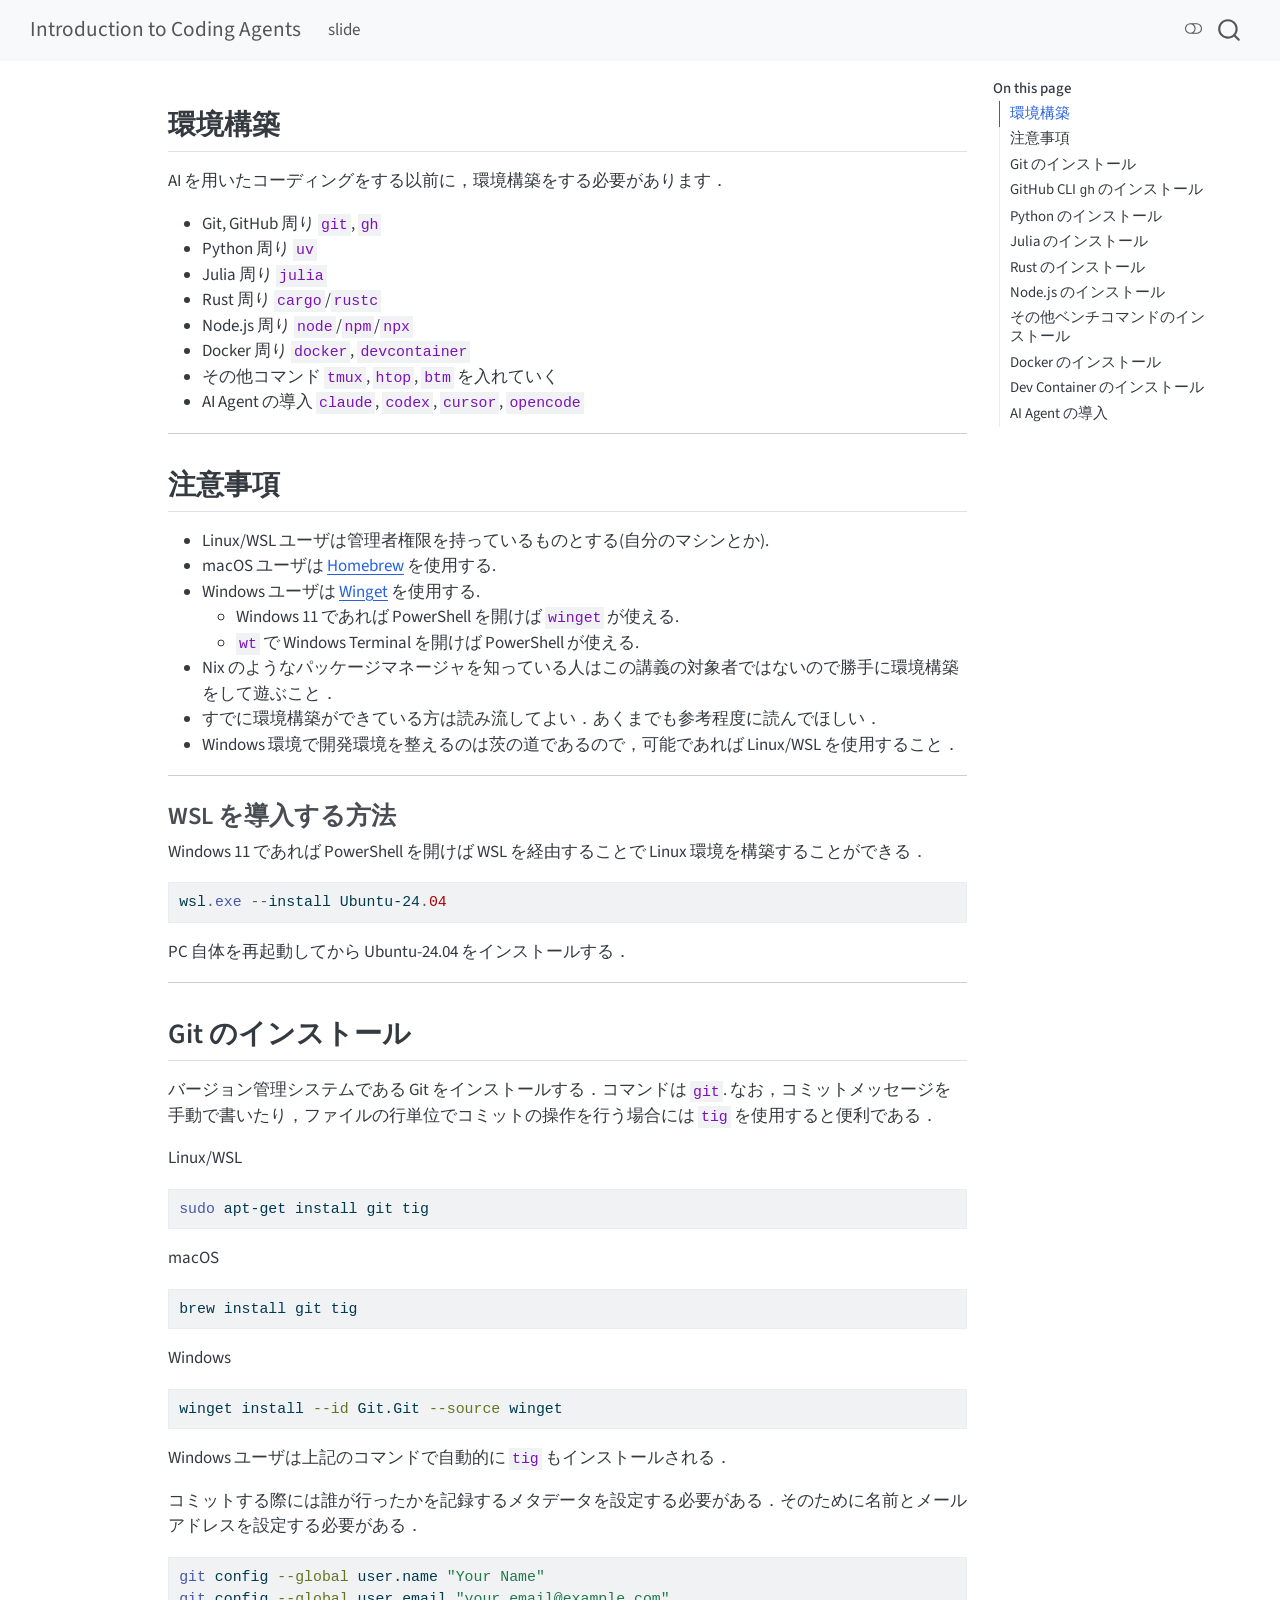
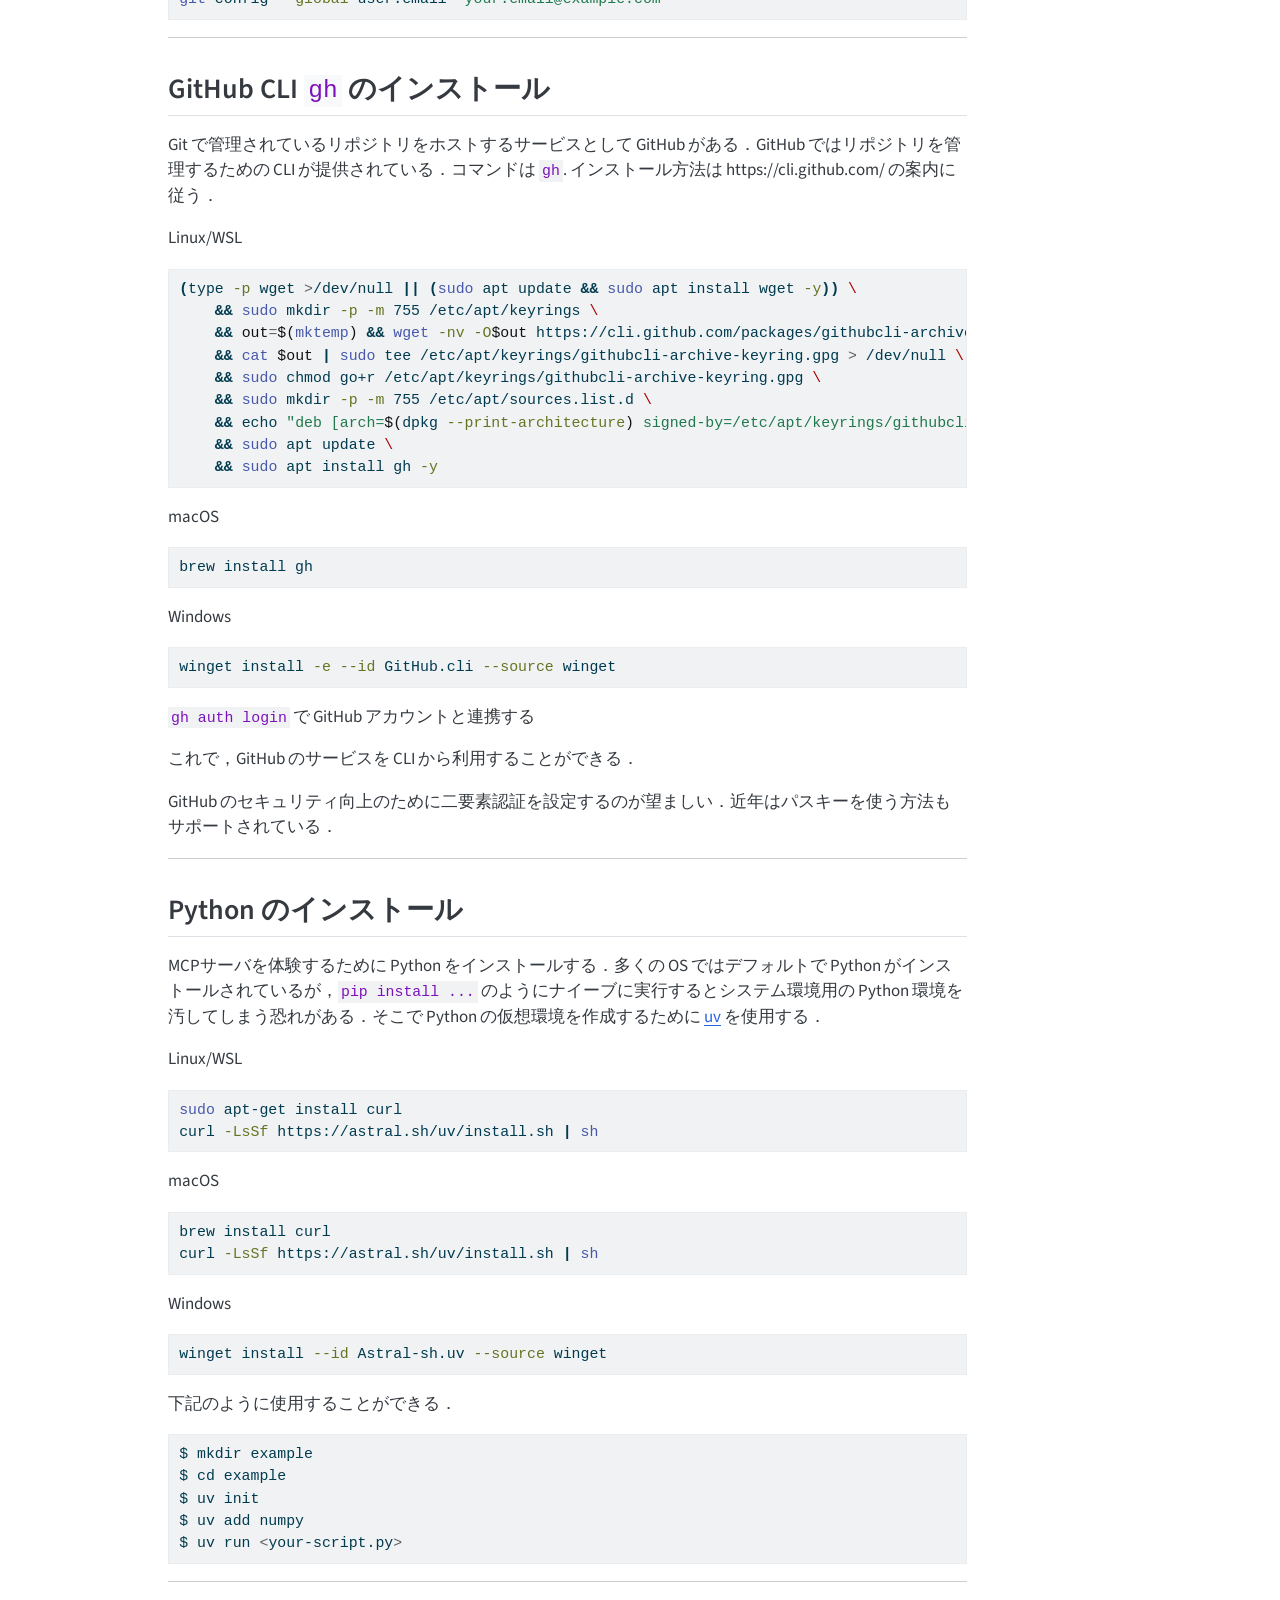
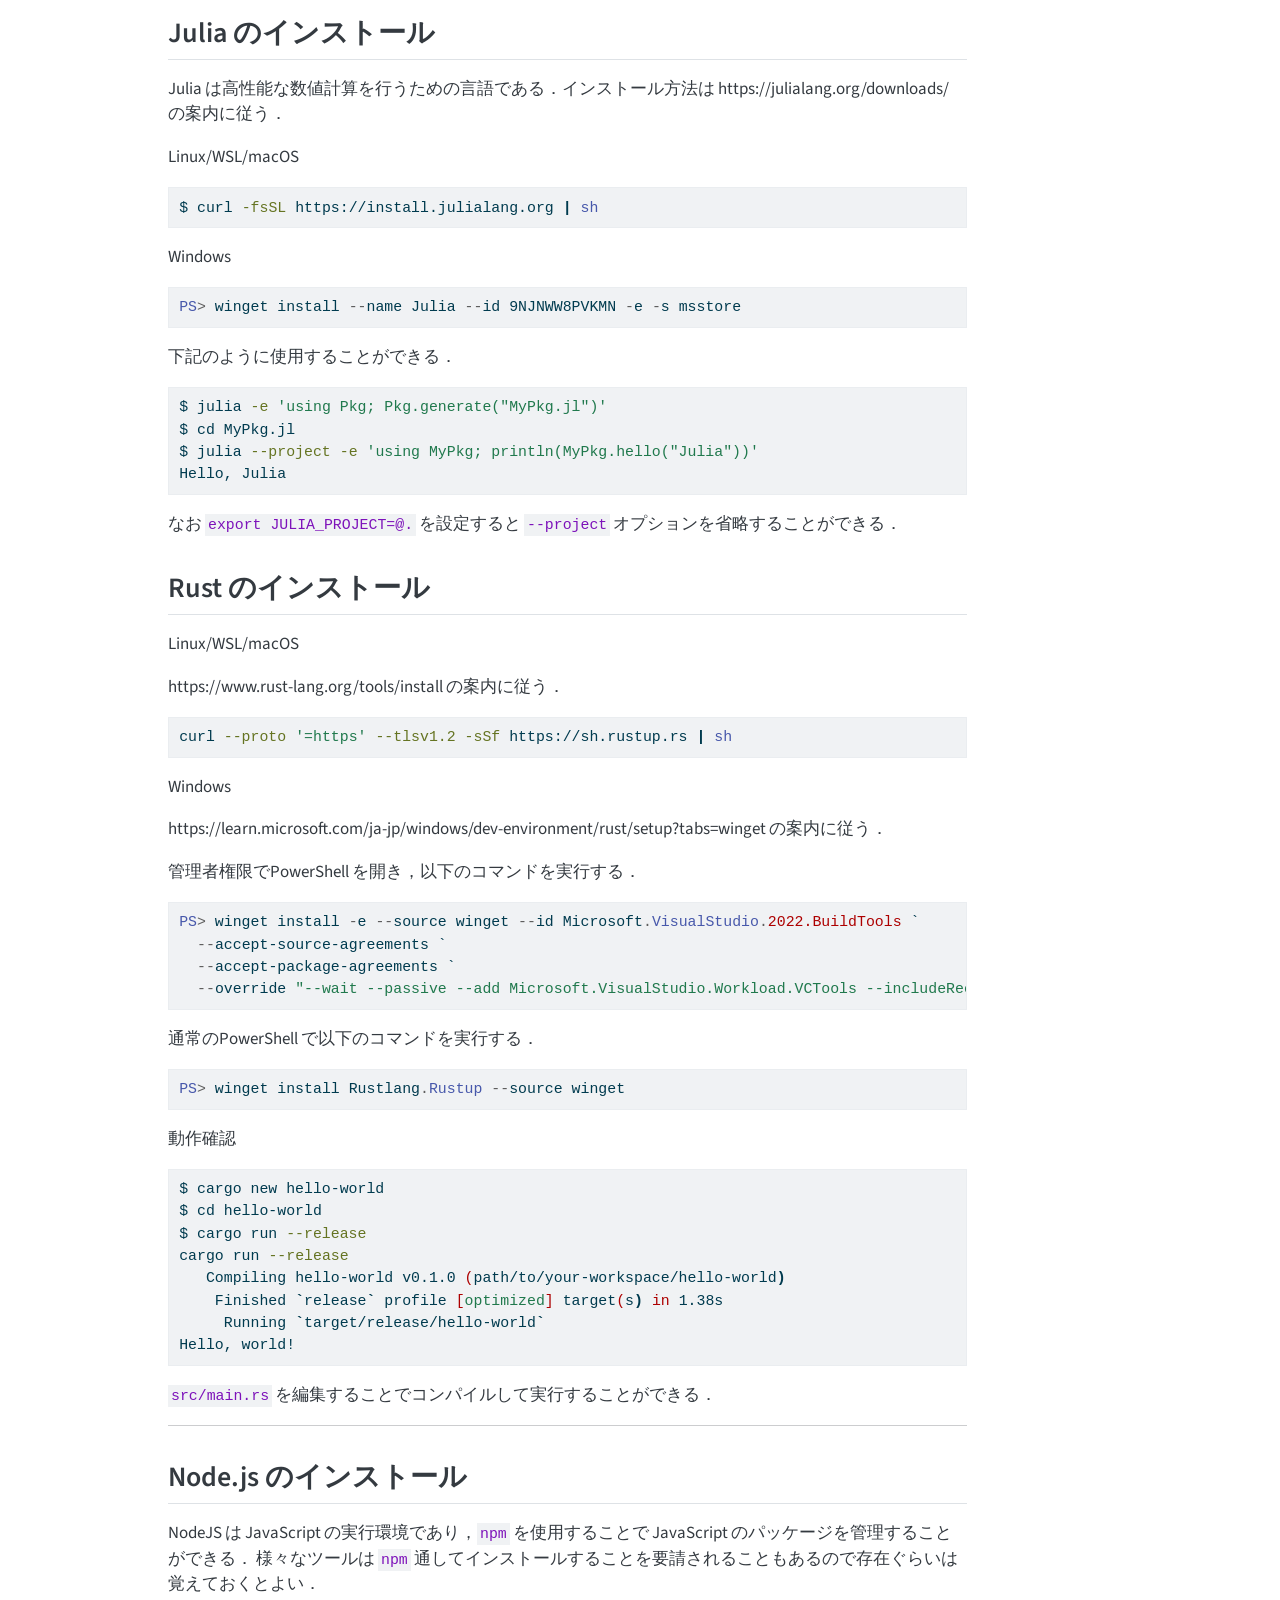
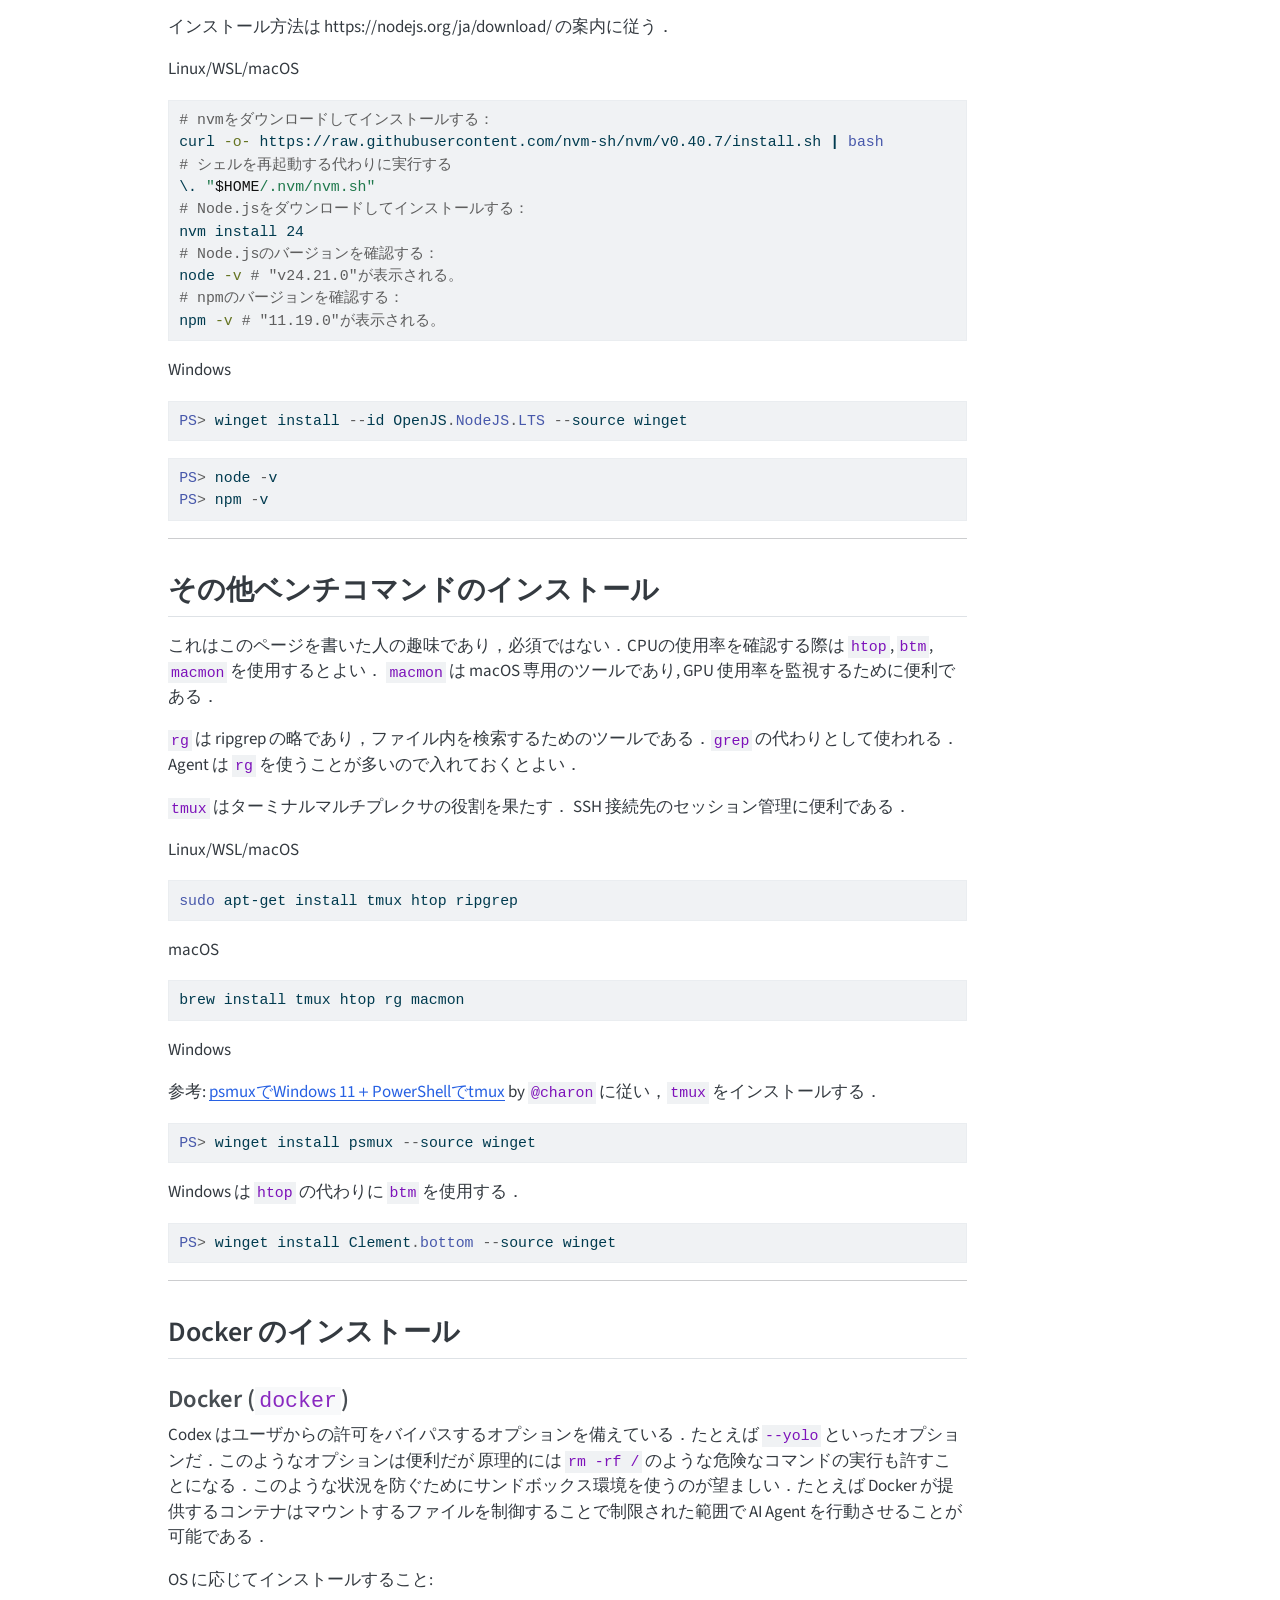
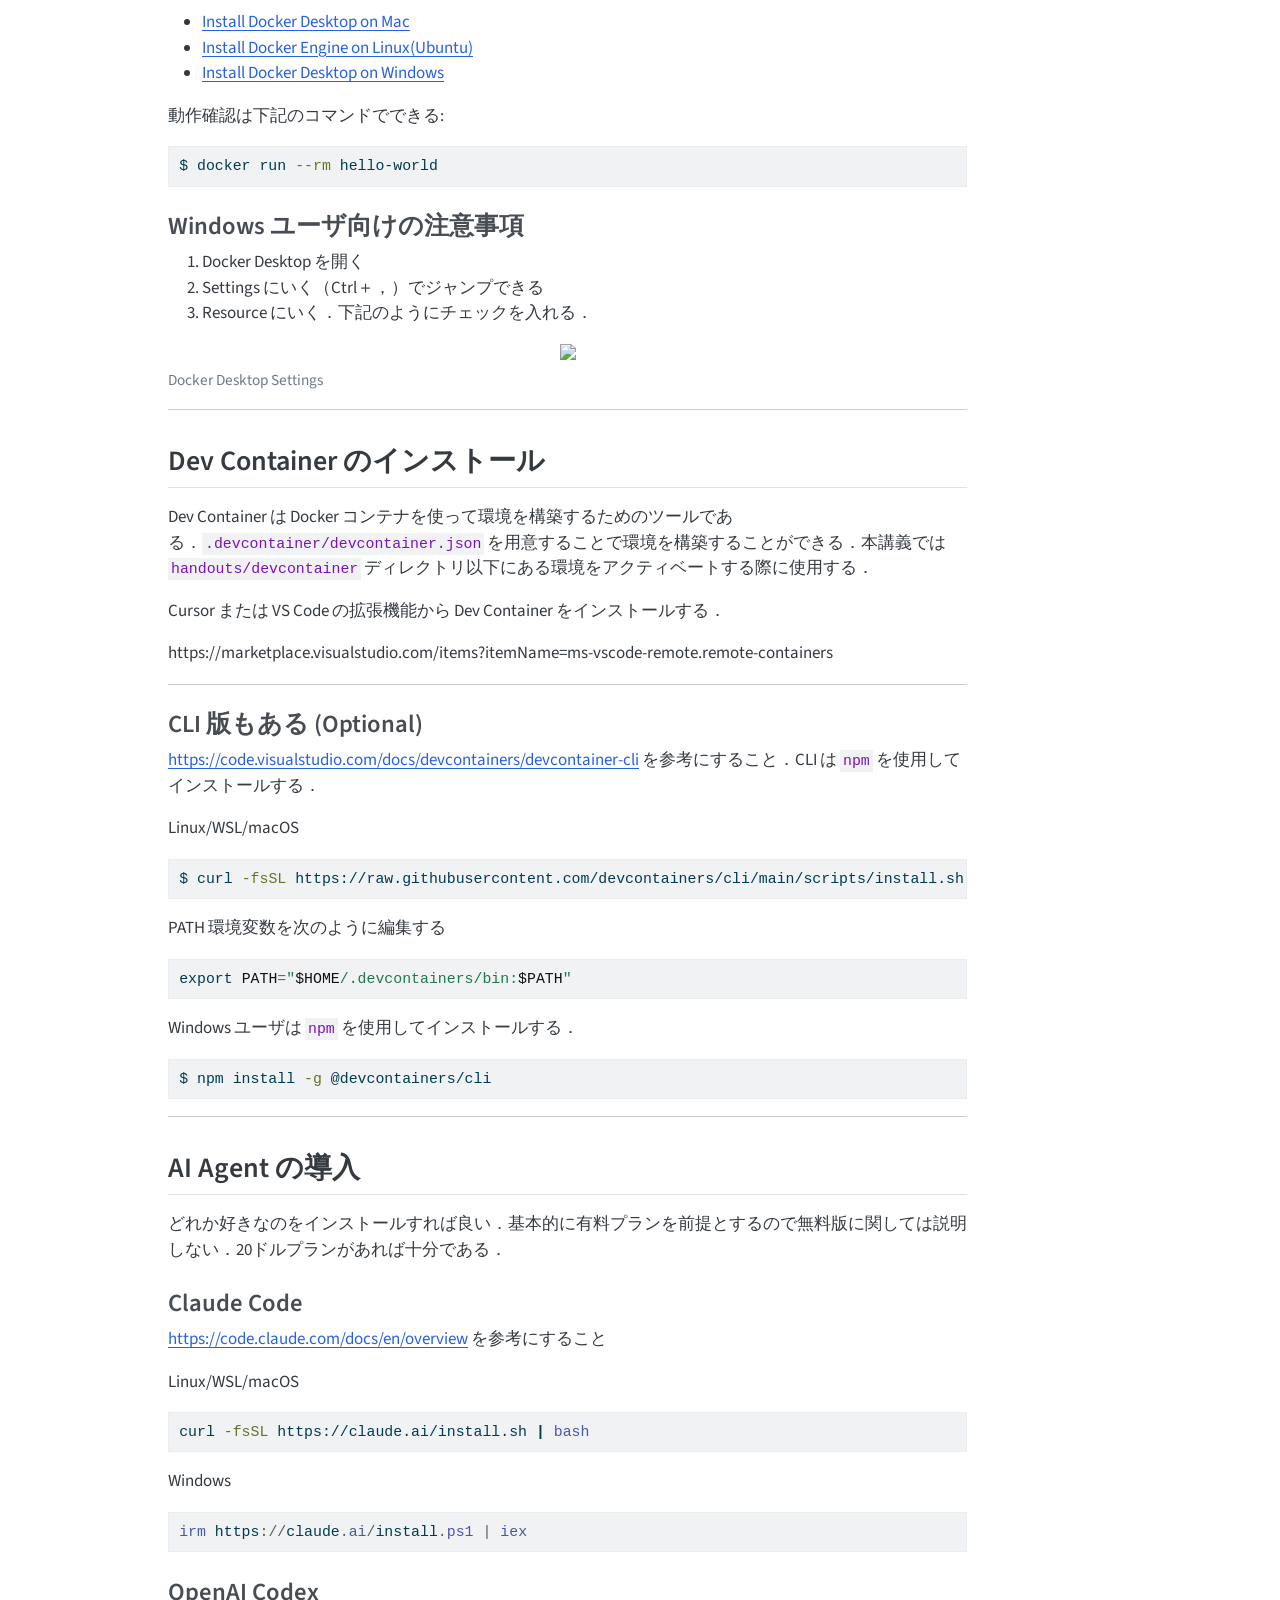
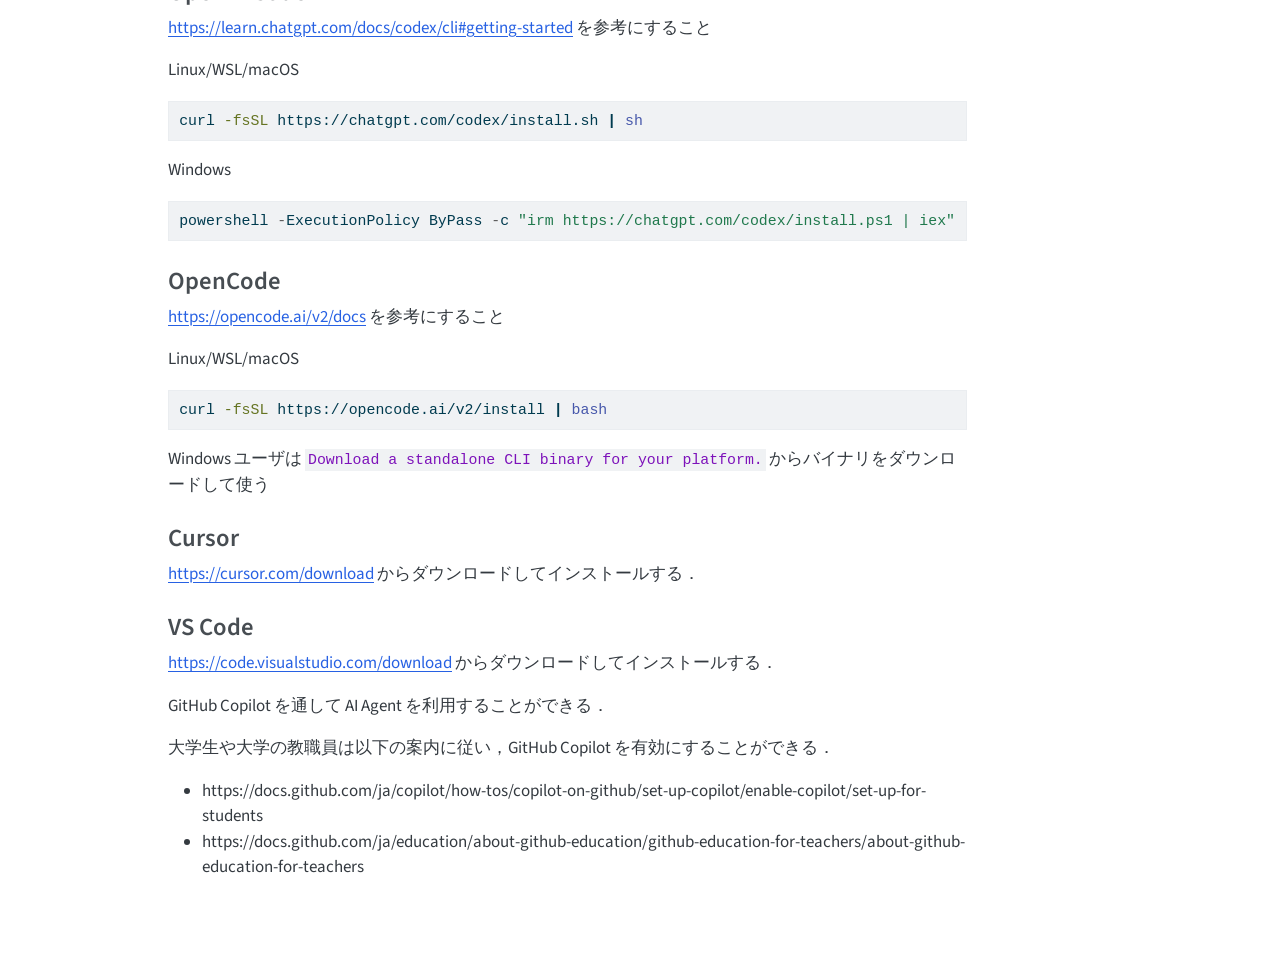
==== commit 56a85ae8: "Built site for gh-pages" ====
--- a/handouts/preparation.html
+++ b/handouts/preparation.html
@@ -2,16 +2,13 @@
 <html xmlns="http://www.w3.org/1999/xhtml" lang="en" xml:lang="en"><head>
 
 <meta charset="utf-8">
-<meta name="generator" content="quarto-1.9.38">
+<meta name="generator" content="quarto-1.8.26">
 
 <meta name="viewport" content="width=device-width, initial-scale=1.0, user-scalable=yes">
 
 
 <title>preparation – Introduction to Coding Agents</title>
 <style>
-/* Default styles provided by pandoc.
-** See https://pandoc.org/MANUAL.html#variables-for-html for config info.
-*/
 code{white-space: pre-wrap;}
 span.smallcaps{font-variant: small-caps;}
 div.columns{display: flex; gap: min(4vw, 1.5em);}
@@ -70,18 +67,19 @@
 <meta name="quarto:offset" content="../">
 <script src="../site_libs/quarto-html/quarto.js" type="module"></script>
 <script src="../site_libs/quarto-html/tabsets/tabsets.js" type="module"></script>
+<script src="../site_libs/quarto-html/axe/axe-check.js" type="module"></script>
 <script src="../site_libs/quarto-html/popper.min.js"></script>
 <script src="../site_libs/quarto-html/tippy.umd.min.js"></script>
 <script src="../site_libs/quarto-html/anchor.min.js"></script>
 <link href="../site_libs/quarto-html/tippy.css" rel="stylesheet">
-<link href="../site_libs/quarto-html/quarto-syntax-highlighting-15634bcf2e68342d4ad2dfa704d543f6.css" rel="stylesheet" class="quarto-color-scheme" id="quarto-text-highlighting-styles">
-<link href="../site_libs/quarto-html/quarto-syntax-highlighting-dark-0a6b7249c26820e032cb0bd839ff02b1.css" rel="stylesheet" class="quarto-color-scheme quarto-color-alternate" id="quarto-text-highlighting-styles">
-<link href="../site_libs/quarto-html/quarto-syntax-highlighting-15634bcf2e68342d4ad2dfa704d543f6.css" rel="stylesheet" class="quarto-color-scheme-extra" id="quarto-text-highlighting-styles">
+<link href="../site_libs/quarto-html/quarto-syntax-highlighting-587c61ba64f3a5504c4d52d930310e48.css" rel="stylesheet" class="quarto-color-scheme" id="quarto-text-highlighting-styles">
+<link href="../site_libs/quarto-html/quarto-syntax-highlighting-dark-b758ccaa5987ceb1b75504551e579abf.css" rel="stylesheet" class="quarto-color-scheme quarto-color-alternate" id="quarto-text-highlighting-styles">
+<link href="../site_libs/quarto-html/quarto-syntax-highlighting-587c61ba64f3a5504c4d52d930310e48.css" rel="stylesheet" class="quarto-color-scheme-extra" id="quarto-text-highlighting-styles">
 <script src="../site_libs/bootstrap/bootstrap.min.js"></script>
 <link href="../site_libs/bootstrap/bootstrap-icons.css" rel="stylesheet">
-<link href="../site_libs/bootstrap/bootstrap-158031087360bce0ff56dc785ce39e06.min.css" rel="stylesheet" append-hash="true" class="quarto-color-scheme" id="quarto-bootstrap" data-mode="light">
-<link href="../site_libs/bootstrap/bootstrap-dark-05ad5c04182ae40a1da91fd291b82df0.min.css" rel="stylesheet" append-hash="true" class="quarto-color-scheme quarto-color-alternate" id="quarto-bootstrap" data-mode="dark">
-<link href="../site_libs/bootstrap/bootstrap-158031087360bce0ff56dc785ce39e06.min.css" rel="stylesheet" append-hash="true" class="quarto-color-scheme-extra" id="quarto-bootstrap" data-mode="light">
+<link href="../site_libs/bootstrap/bootstrap-5b4ad623e5705c0698d39aec6f10cf02.min.css" rel="stylesheet" append-hash="true" class="quarto-color-scheme" id="quarto-bootstrap" data-mode="light">
+<link href="../site_libs/bootstrap/bootstrap-dark-de0ed3b9a49d5daa615839eefb10c6a7.min.css" rel="stylesheet" append-hash="true" class="quarto-color-scheme quarto-color-alternate" id="quarto-bootstrap" data-mode="dark">
+<link href="../site_libs/bootstrap/bootstrap-5b4ad623e5705c0698d39aec6f10cf02.min.css" rel="stylesheet" append-hash="true" class="quarto-color-scheme-extra" id="quarto-bootstrap" data-mode="light">
 <script id="quarto-search-options" type="application/json">{
   "location": "navbar",
   "copy-button": false,
@@ -702,7 +700,7 @@
     }
       var localhostRegex = new RegExp(/^(?:http|https):\/\/localhost\:?[0-9]*\//);
       var mailtoRegex = new RegExp(/^mailto:/);
-        var filterRegex = new RegExp('/' + window.location.host + '/');
+        var filterRegex = new RegExp("https:\/\/MS10-DP-ISSP\.github\.io\/ai-programming-tutoirial\/");
       var isInternal = (href) => {
           return filterRegex.test(href) || localhostRegex.test(href) || mailtoRegex.test(href);
       }
--- a/site_libs/quarto-html/quarto-syntax-highlighting-587c61ba64f3a5504c4d52d930310e48.css
+++ b/site_libs/quarto-html/quarto-syntax-highlighting-587c61ba64f3a5504c4d52d930310e48.css
@@ -0,0 +1,236 @@
+/* quarto syntax highlight colors */
+:root {
+  --quarto-hl-ot-color: #003B4F;
+  --quarto-hl-at-color: #657422;
+  --quarto-hl-ss-color: #20794D;
+  --quarto-hl-an-color: #5E5E5E;
+  --quarto-hl-fu-color: #4758AB;
+  --quarto-hl-st-color: #20794D;
+  --quarto-hl-cf-color: #003B4F;
+  --quarto-hl-op-color: #5E5E5E;
+  --quarto-hl-er-color: #AD0000;
+  --quarto-hl-bn-color: #AD0000;
+  --quarto-hl-al-color: #AD0000;
+  --quarto-hl-va-color: #111111;
+  --quarto-hl-bu-color: inherit;
+  --quarto-hl-ex-color: inherit;
+  --quarto-hl-pp-color: #AD0000;
+  --quarto-hl-in-color: #5E5E5E;
+  --quarto-hl-vs-color: #20794D;
+  --quarto-hl-wa-color: #5E5E5E;
+  --quarto-hl-do-color: #5E5E5E;
+  --quarto-hl-im-color: #00769E;
+  --quarto-hl-ch-color: #20794D;
+  --quarto-hl-dt-color: #AD0000;
+  --quarto-hl-fl-color: #AD0000;
+  --quarto-hl-co-color: #5E5E5E;
+  --quarto-hl-cv-color: #5E5E5E;
+  --quarto-hl-cn-color: #8f5902;
+  --quarto-hl-sc-color: #5E5E5E;
+  --quarto-hl-dv-color: #AD0000;
+  --quarto-hl-kw-color: #003B4F;
+}
+
+/* other quarto variables */
+:root {
+  --quarto-font-monospace: SFMono-Regular, Menlo, Monaco, Consolas, "Liberation Mono", "Courier New", monospace;
+}
+
+/* syntax highlight based on Pandoc's rules */
+pre > code.sourceCode > span {
+  color: #003B4F;
+}
+
+code.sourceCode > span {
+  color: #003B4F;
+}
+
+div.sourceCode,
+div.sourceCode pre.sourceCode {
+  color: #003B4F;
+}
+
+/* Normal */
+code span {
+  color: #003B4F;
+}
+
+/* Alert */
+code span.al {
+  color: #AD0000;
+  font-style: inherit;
+}
+
+/* Annotation */
+code span.an {
+  color: #5E5E5E;
+  font-style: inherit;
+}
+
+/* Attribute */
+code span.at {
+  color: #657422;
+  font-style: inherit;
+}
+
+/* BaseN */
+code span.bn {
+  color: #AD0000;
+  font-style: inherit;
+}
+
+/* BuiltIn */
+code span.bu {
+  font-style: inherit;
+}
+
+/* ControlFlow */
+code span.cf {
+  color: #003B4F;
+  font-weight: bold;
+  font-style: inherit;
+}
+
+/* Char */
+code span.ch {
+  color: #20794D;
+  font-style: inherit;
+}
+
+/* Constant */
+code span.cn {
+  color: #8f5902;
+  font-style: inherit;
+}
+
+/* Comment */
+code span.co {
+  color: #5E5E5E;
+  font-style: inherit;
+}
+
+/* CommentVar */
+code span.cv {
+  color: #5E5E5E;
+  font-style: italic;
+}
+
+/* Documentation */
+code span.do {
+  color: #5E5E5E;
+  font-style: italic;
+}
+
+/* DataType */
+code span.dt {
+  color: #AD0000;
+  font-style: inherit;
+}
+
+/* DecVal */
+code span.dv {
+  color: #AD0000;
+  font-style: inherit;
+}
+
+/* Error */
+code span.er {
+  color: #AD0000;
+  font-style: inherit;
+}
+
+/* Extension */
+code span.ex {
+  font-style: inherit;
+}
+
+/* Float */
+code span.fl {
+  color: #AD0000;
+  font-style: inherit;
+}
+
+/* Function */
+code span.fu {
+  color: #4758AB;
+  font-style: inherit;
+}
+
+/* Import */
+code span.im {
+  color: #00769E;
+  font-style: inherit;
+}
+
+/* Information */
+code span.in {
+  color: #5E5E5E;
+  font-style: inherit;
+}
+
+/* Keyword */
+code span.kw {
+  color: #003B4F;
+  font-weight: bold;
+  font-style: inherit;
+}
+
+/* Operator */
+code span.op {
+  color: #5E5E5E;
+  font-style: inherit;
+}
+
+/* Other */
+code span.ot {
+  color: #003B4F;
+  font-style: inherit;
+}
+
+/* Preprocessor */
+code span.pp {
+  color: #AD0000;
+  font-style: inherit;
+}
+
+/* SpecialChar */
+code span.sc {
+  color: #5E5E5E;
+  font-style: inherit;
+}
+
+/* SpecialString */
+code span.ss {
+  color: #20794D;
+  font-style: inherit;
+}
+
+/* String */
+code span.st {
+  color: #20794D;
+  font-style: inherit;
+}
+
+/* Variable */
+code span.va {
+  color: #111111;
+  font-style: inherit;
+}
+
+/* VerbatimString */
+code span.vs {
+  color: #20794D;
+  font-style: inherit;
+}
+
+/* Warning */
+code span.wa {
+  color: #5E5E5E;
+  font-style: italic;
+}
+
+.prevent-inlining {
+  content: "</";
+}
+
+/*# sourceMappingURL=2dce1cc6c82594539e1579de68416b47.css.map */
--- a/site_libs/quarto-html/quarto-syntax-highlighting-dark-b758ccaa5987ceb1b75504551e579abf.css
+++ b/site_libs/quarto-html/quarto-syntax-highlighting-dark-b758ccaa5987ceb1b75504551e579abf.css
@@ -0,0 +1,219 @@
+/* quarto syntax highlight colors */
+:root {
+  --quarto-hl-al-color: #f07178;
+  --quarto-hl-an-color: #d4d0ab;
+  --quarto-hl-at-color: #00e0e0;
+  --quarto-hl-bn-color: #d4d0ab;
+  --quarto-hl-bu-color: #abe338;
+  --quarto-hl-ch-color: #abe338;
+  --quarto-hl-co-color: #f8f8f2;
+  --quarto-hl-cv-color: #ffd700;
+  --quarto-hl-cn-color: #ffd700;
+  --quarto-hl-cf-color: #ffa07a;
+  --quarto-hl-dt-color: #ffa07a;
+  --quarto-hl-dv-color: #d4d0ab;
+  --quarto-hl-do-color: #f8f8f2;
+  --quarto-hl-er-color: #f07178;
+  --quarto-hl-ex-color: #00e0e0;
+  --quarto-hl-fl-color: #d4d0ab;
+  --quarto-hl-fu-color: #ffa07a;
+  --quarto-hl-im-color: #abe338;
+  --quarto-hl-in-color: #d4d0ab;
+  --quarto-hl-kw-color: #ffa07a;
+  --quarto-hl-op-color: #ffa07a;
+  --quarto-hl-ot-color: #00e0e0;
+  --quarto-hl-pp-color: #dcc6e0;
+  --quarto-hl-re-color: #00e0e0;
+  --quarto-hl-sc-color: #abe338;
+  --quarto-hl-ss-color: #abe338;
+  --quarto-hl-st-color: #abe338;
+  --quarto-hl-va-color: #00e0e0;
+  --quarto-hl-vs-color: #abe338;
+  --quarto-hl-wa-color: #dcc6e0;
+}
+
+/* other quarto variables */
+:root {
+  --quarto-font-monospace: SFMono-Regular, Menlo, Monaco, Consolas, "Liberation Mono", "Courier New", monospace;
+}
+
+/* syntax highlight based on Pandoc's rules */
+pre > code.sourceCode > span {
+  color: #f8f8f2;
+}
+
+code.sourceCode > span {
+  color: #f8f8f2;
+}
+
+div.sourceCode,
+div.sourceCode pre.sourceCode {
+  color: #f8f8f2;
+}
+
+/* Normal */
+code span {
+  color: #f8f8f2;
+}
+
+/* Alert */
+code span.al {
+  color: #f07178;
+}
+
+/* Annotation */
+code span.an {
+  color: #d4d0ab;
+}
+
+/* Attribute */
+code span.at {
+  color: #00e0e0;
+}
+
+/* BaseN */
+code span.bn {
+  color: #d4d0ab;
+}
+
+/* BuiltIn */
+code span.bu {
+  color: #abe338;
+}
+
+/* ControlFlow */
+code span.cf {
+  font-weight: bold;
+  color: #ffa07a;
+}
+
+/* Char */
+code span.ch {
+  color: #abe338;
+}
+
+/* Constant */
+code span.cn {
+  color: #ffd700;
+}
+
+/* Comment */
+code span.co {
+  font-style: italic;
+  color: #f8f8f2;
+}
+
+/* CommentVar */
+code span.cv {
+  color: #ffd700;
+}
+
+/* Documentation */
+code span.do {
+  color: #f8f8f2;
+}
+
+/* DataType */
+code span.dt {
+  color: #ffa07a;
+}
+
+/* DecVal */
+code span.dv {
+  color: #d4d0ab;
+}
+
+/* Error */
+code span.er {
+  color: #f07178;
+  text-decoration: underline;
+}
+
+/* Extension */
+code span.ex {
+  font-weight: bold;
+  color: #00e0e0;
+}
+
+/* Float */
+code span.fl {
+  color: #d4d0ab;
+}
+
+/* Function */
+code span.fu {
+  color: #ffa07a;
+}
+
+/* Import */
+code span.im {
+  color: #abe338;
+}
+
+/* Information */
+code span.in {
+  color: #d4d0ab;
+}
+
+/* Keyword */
+code span.kw {
+  font-weight: bold;
+  color: #ffa07a;
+}
+
+/* Operator */
+code span.op {
+  color: #ffa07a;
+}
+
+/* Other */
+code span.ot {
+  color: #00e0e0;
+}
+
+/* Preprocessor */
+code span.pp {
+  color: #dcc6e0;
+}
+
+/* RegionMarker */
+code span.re {
+  background-color: #f8f8f2;
+  color: #00e0e0;
+}
+
+/* SpecialChar */
+code span.sc {
+  color: #abe338;
+}
+
+/* SpecialString */
+code span.ss {
+  color: #abe338;
+}
+
+/* String */
+code span.st {
+  color: #abe338;
+}
+
+/* Variable */
+code span.va {
+  color: #00e0e0;
+}
+
+/* VerbatimString */
+code span.vs {
+  color: #abe338;
+}
+
+/* Warning */
+code span.wa {
+  color: #dcc6e0;
+}
+
+.prevent-inlining {
+  content: "</";
+}
+
+/*# sourceMappingURL=6c091f0476edacc1e88d089996040f32.css.map */
--- a/site_libs/quarto-html/quarto-syntax-highlighting-587c61ba64f3a5504c4d52d930310e48.css
+++ b/site_libs/quarto-html/quarto-syntax-highlighting-587c61ba64f3a5504c4d52d930310e48.css
@@ -0,0 +1,236 @@
+/* quarto syntax highlight colors */
+:root {
+  --quarto-hl-ot-color: #003B4F;
+  --quarto-hl-at-color: #657422;
+  --quarto-hl-ss-color: #20794D;
+  --quarto-hl-an-color: #5E5E5E;
+  --quarto-hl-fu-color: #4758AB;
+  --quarto-hl-st-color: #20794D;
+  --quarto-hl-cf-color: #003B4F;
+  --quarto-hl-op-color: #5E5E5E;
+  --quarto-hl-er-color: #AD0000;
+  --quarto-hl-bn-color: #AD0000;
+  --quarto-hl-al-color: #AD0000;
+  --quarto-hl-va-color: #111111;
+  --quarto-hl-bu-color: inherit;
+  --quarto-hl-ex-color: inherit;
+  --quarto-hl-pp-color: #AD0000;
+  --quarto-hl-in-color: #5E5E5E;
+  --quarto-hl-vs-color: #20794D;
+  --quarto-hl-wa-color: #5E5E5E;
+  --quarto-hl-do-color: #5E5E5E;
+  --quarto-hl-im-color: #00769E;
+  --quarto-hl-ch-color: #20794D;
+  --quarto-hl-dt-color: #AD0000;
+  --quarto-hl-fl-color: #AD0000;
+  --quarto-hl-co-color: #5E5E5E;
+  --quarto-hl-cv-color: #5E5E5E;
+  --quarto-hl-cn-color: #8f5902;
+  --quarto-hl-sc-color: #5E5E5E;
+  --quarto-hl-dv-color: #AD0000;
+  --quarto-hl-kw-color: #003B4F;
+}
+
+/* other quarto variables */
+:root {
+  --quarto-font-monospace: SFMono-Regular, Menlo, Monaco, Consolas, "Liberation Mono", "Courier New", monospace;
+}
+
+/* syntax highlight based on Pandoc's rules */
+pre > code.sourceCode > span {
+  color: #003B4F;
+}
+
+code.sourceCode > span {
+  color: #003B4F;
+}
+
+div.sourceCode,
+div.sourceCode pre.sourceCode {
+  color: #003B4F;
+}
+
+/* Normal */
+code span {
+  color: #003B4F;
+}
+
+/* Alert */
+code span.al {
+  color: #AD0000;
+  font-style: inherit;
+}
+
+/* Annotation */
+code span.an {
+  color: #5E5E5E;
+  font-style: inherit;
+}
+
+/* Attribute */
+code span.at {
+  color: #657422;
+  font-style: inherit;
+}
+
+/* BaseN */
+code span.bn {
+  color: #AD0000;
+  font-style: inherit;
+}
+
+/* BuiltIn */
+code span.bu {
+  font-style: inherit;
+}
+
+/* ControlFlow */
+code span.cf {
+  color: #003B4F;
+  font-weight: bold;
+  font-style: inherit;
+}
+
+/* Char */
+code span.ch {
+  color: #20794D;
+  font-style: inherit;
+}
+
+/* Constant */
+code span.cn {
+  color: #8f5902;
+  font-style: inherit;
+}
+
+/* Comment */
+code span.co {
+  color: #5E5E5E;
+  font-style: inherit;
+}
+
+/* CommentVar */
+code span.cv {
+  color: #5E5E5E;
+  font-style: italic;
+}
+
+/* Documentation */
+code span.do {
+  color: #5E5E5E;
+  font-style: italic;
+}
+
+/* DataType */
+code span.dt {
+  color: #AD0000;
+  font-style: inherit;
+}
+
+/* DecVal */
+code span.dv {
+  color: #AD0000;
+  font-style: inherit;
+}
+
+/* Error */
+code span.er {
+  color: #AD0000;
+  font-style: inherit;
+}
+
+/* Extension */
+code span.ex {
+  font-style: inherit;
+}
+
+/* Float */
+code span.fl {
+  color: #AD0000;
+  font-style: inherit;
+}
+
+/* Function */
+code span.fu {
+  color: #4758AB;
+  font-style: inherit;
+}
+
+/* Import */
+code span.im {
+  color: #00769E;
+  font-style: inherit;
+}
+
+/* Information */
+code span.in {
+  color: #5E5E5E;
+  font-style: inherit;
+}
+
+/* Keyword */
+code span.kw {
+  color: #003B4F;
+  font-weight: bold;
+  font-style: inherit;
+}
+
+/* Operator */
+code span.op {
+  color: #5E5E5E;
+  font-style: inherit;
+}
+
+/* Other */
+code span.ot {
+  color: #003B4F;
+  font-style: inherit;
+}
+
+/* Preprocessor */
+code span.pp {
+  color: #AD0000;
+  font-style: inherit;
+}
+
+/* SpecialChar */
+code span.sc {
+  color: #5E5E5E;
+  font-style: inherit;
+}
+
+/* SpecialString */
+code span.ss {
+  color: #20794D;
+  font-style: inherit;
+}
+
+/* String */
+code span.st {
+  color: #20794D;
+  font-style: inherit;
+}
+
+/* Variable */
+code span.va {
+  color: #111111;
+  font-style: inherit;
+}
+
+/* VerbatimString */
+code span.vs {
+  color: #20794D;
+  font-style: inherit;
+}
+
+/* Warning */
+code span.wa {
+  color: #5E5E5E;
+  font-style: italic;
+}
+
+.prevent-inlining {
+  content: "</";
+}
+
+/*# sourceMappingURL=2dce1cc6c82594539e1579de68416b47.css.map */
